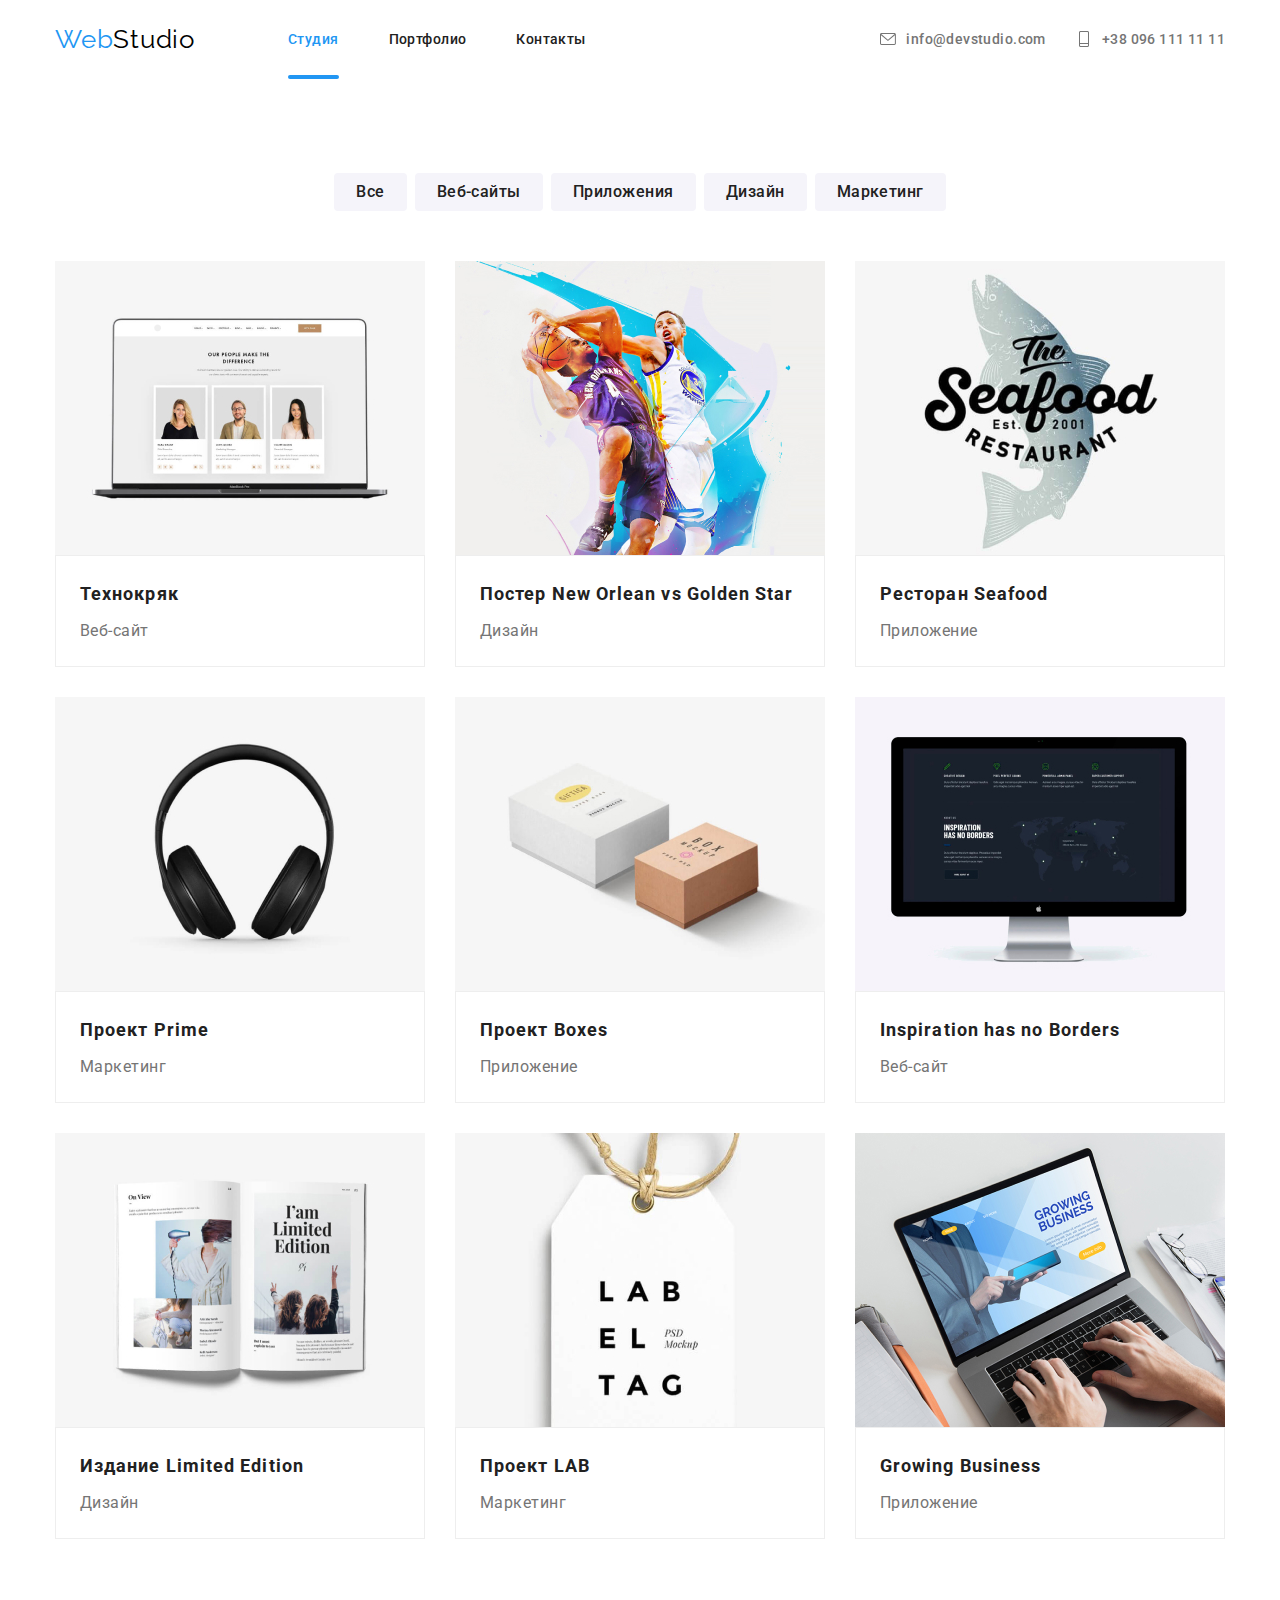
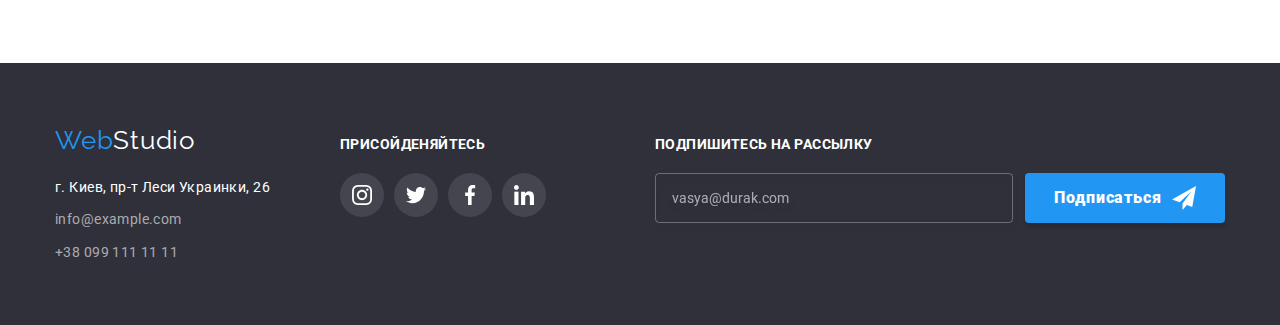
==== portfolio.html @ 5d151e7c "GoIT HW #8 - Adaptive design - [ - Begining - ]" ====
<!DOCTYPE html>
<html lang="ru">
  <head>
    <meta charset="UTF-8" />
    <meta name="viewport" content="width=device-width, initial-scale=1.0" />
    <title>GoIT HW #8 - Adaptive design -> Portfolio Page</title>
    <link rel="stylesheet" href="./css/porftolio.min.css" />
  </head>

  <body>
<!-- Шапка сайта -->
<header class="header">
  <div class="header-container container">
    <nav class="site-nav">
      <a href="./index.html" lang="en" class="site-nav__logo">
        <span class="logo-accent">Web</span>Studio
      </a>
      <ul class="site-nav__list list">
        <li class="site-nav__item"><a href="./index.html" class="site-nav__link site-nav__link--current">Студия</a></li>
        <li class="site-nav__item"><a href="./portfolio.html" class="site-nav__link">Портфолио</a></li>
        <li class="site-nav__item"><a href="" class="site-nav__link">Контакты</a></li>
      </ul>
    </nav>

    <ul class="header-contacts list">
      <li class="header-contacts__item">
        <a href="mailto:info@devstudio.com" class="header-contacts__link">
          <svg width="16" height="16" class="header-contacts__icon icon-email">
            <use href="./images/icons.svg#envelope"></use>
          </svg>
          info@devstudio.com
        </a>
      </li>
      <li class="header-contacts__item">
        <a href="tel:+380961111111" class="header-contacts__link">
          <svg width="16" height="16" class="header-contacts__icon icon-phone">
            <use href="./images/icons.svg#phone"></use>
          </svg>
          +38 096 111 11 11</a>
      </li>
    </ul>
  </div>
</header>

    <!-- Тело main  -->
    <main class="main-body">
      <section class="section portfolio-filter">
        <h1 class="visually-hidden">Портфолио</h1>

        <div class="container">
          <form class="filter-list">
            <input
              type="radio"
              class="filter-list__category visually-hidden"
              name="category"
              id="all"
            />
            <label class="filter-list__label" for="all">Все</label>
            <input
              type="radio"
              class="filter-list__category visually-hidden"
              name="category"
              id="web-sites"
            />
            <label class="filter-list__label" for="web-sites">
              Веб-сайты
            </label>
            <input
              type="radio"
              class="filter-list__category visually-hidden"
              name="category"
              id="app"
            />
            <label class="filter-list__label" for="app"> Приложения </label>
            <input
              type="radio"
              class="filter-list__category visually-hidden"
              name="category"
              id="design"
            />
            <label class="filter-list__label" for="design"> Дизайн </label>
            <input
              type="radio"
              class="filter-list__category visually-hidden"
              name="category"
              id="marketing"
            />
            <label class="filter-list__label" for="marketing">
              Маркетинг
            </label>
          </form>
        </div>
      </section>

      <section class="section portfolio">
        <div class="container">
          <ul class="portfolio-list list">
            <li class="item">
              <div class="card">
                <a href="" class="link"
                  ><div class="card-thumb">
                    <img
                      src="./images/portfolio1.jpg"
                      width="370"
                      alt="Веб-сайт технокряк"
                    />
                    <p class="card-description">
                      Технокряк это современная площадка распространения
                      коронавируса. Компании используют эту платформу для
                      цифрового шпионажа и атак на защищённые сервера
                      конкурентов.
                    </p>
                  </div>

                  <div class="card-content">
                    <h2 class="title">Технокряк</h2>
                    <p class="text">Веб-сайт</p>
                  </div>
                </a>
              </div>
            </li>
            <li class="item">
              <div class="card">
                <a href="" class="link"
                  ><div class="card-thumb">
                    <img
                      src="./images/portfolio2.jpg"
                      width="370"
                      alt="Постер New Orlean vs Golden Star"
                    />
                    <p class="card-description">
                      Технокряк это современная площадка распространения
                      коронавируса. Компании используют эту платформу для
                      цифрового шпионажа и атак на защищённые сервера
                      конкурентов.
                    </p>
                  </div>

                  <div class="card-content">
                    <h2 class="title">Постер New Orlean vs Golden Star</h2>
                    <p class="text">Дизайн</p>
                  </div>
                </a>
              </div>
            </li>
            <li class="item">
              <div class="card">
                <a href="" class="link"
                  ><div class="card-thumb">
                    <img
                      src="./images/portfolio3.jpg"
                      width="370"
                      alt="Ресторан Seafood"
                    />
                    <p class="card-description">
                      Технокряк это современная площадка распространения
                      коронавируса. Компании используют эту платформу для
                      цифрового шпионажа и атак на защищённые сервера
                      конкурентов.
                    </p>
                  </div>

                  <div class="card-content">
                    <h2 class="title">Ресторан Seafood</h2>
                    <p class="text">Приложение</p>
                  </div>
                </a>
              </div>
            </li>
            <li class="item">
              <div class="card">
                <a href="" class="link">
                  <div class="card-thumb">
                    <img
                      src="./images/portfolio4.jpg"
                      width="370"
                      alt="Проект Prime"
                    />

                    <p class="card-description">
                      Технокряк это современная площадка распространения
                      коронавируса. Компании используют эту платформу для
                      цифрового шпионажа и атак на защищённые сервера
                      конкурентов.
                    </p>
                  </div>

                  <div class="card-content">
                    <h2 class="title">Проект Prime</h2>
                    <p class="text">Маркетинг</p>
                  </div>
                </a>
              </div>
            </li>
            <li class="item">
              <div class="card">
                <a href="" class="link">
                  <div class="card-thumb">
                    <img
                      src="./images/portfolio5.jpg"
                      width="370"
                      alt="Проект Boxes"
                    />
                    <p class="card-description">
                      Технокряк это современная площадка распространения
                      коронавируса. Компании используют эту платформу для
                      цифрового шпионажа и атак на защищённые сервера
                      конкурентов.
                    </p>
                  </div>

                  <div class="card-content">
                    <h2 class="title">Проект Boxes</h2>
                    <p class="text">Приложение</p>
                  </div>
                </a>
              </div>
            </li>
            <li class="item">
              <div class="card">
                <a href="" class="link">
                  <div class="card-thumb">
                    <img
                      src="./images/portfolio6.jpg"
                      width="370"
                      alt="Inspiration has no Borders"
                    />
                    <p class="card-description">
                      Технокряк это современная площадка распространения
                      коронавируса. Компании используют эту платформу для
                      цифрового шпионажа и атак на защищённые сервера
                      конкурентов.
                    </p>
                  </div>

                  <div class="card-content">
                    <h2 class="title">Inspiration has no Borders</h2>
                    <p class="text">Веб-сайт</p>
                  </div>
                </a>
              </div>
            </li>
            <li class="item">
              <div class="card">
                <a href="" class="link">
                  <div class="card-thumb">
                    <img
                      src="./images/portfolio7.jpg"
                      width="370"
                      alt="Издание Limited Edition"
                    />
                    <p class="card-description">
                      Технокряк это современная площадка распространения
                      коронавируса. Компании используют эту платформу для
                      цифрового шпионажа и атак на защищённые сервера
                      конкурентов.
                    </p>
                  </div>

                  <div class="card-content">
                    <h2 class="title">Издание Limited Edition</h2>
                    <p class="text">Дизайн</p>
                  </div>
                </a>
              </div>
            </li>
            <li class="item">
              <div class="card">
                <a href="" class="link">
                  <div class="card-thumb">
                    <img
                      src="./images/portfolio8.jpg"
                      width="370"
                      alt="Проект LAB"
                    />
                    <p class="card-description">
                      Технокряк это современная площадка распространения
                      коронавируса. Компании используют эту платформу для
                      цифрового шпионажа и атак на защищённые сервера
                      конкурентов.
                    </p>
                  </div>
                  <div class="card-content">
                    <h2 class="title">Проект LAB</h2>
                    <p class="text">Маркетинг</p>
                  </div>
                </a>
              </div>
            </li>
            <li class="item">
              <div class="card">
                <a href="" class="link">
                  <div class="card-thumb">
                    <img
                      src="./images/portfolio9.jpg"
                      width="370"
                      alt="Growing Business"
                      class="img"
                    />
                    <p class="card-description">
                      Технокряк это современная площадка распространения
                      коронавируса. Компании используют эту платформу для
                      цифрового шпионажа и атак на защищённые сервера
                      конкурентов.
                    </p>
                  </div>

                  <div class="card-content">
                    <h2 class="title">Growing Business</h2>
                    <p class="text">Приложение</p>
                  </div>
                </a>
              </div>
            </li>
          </ul>
        </div>
      </section>
    </main>

  <!-- Подвал сайта (Footer) -->
  
  <footer class="footer">
    <div class="container footer__container">
      <div class="footer-contacts">
        <a href="./index.html" lang="en" class="logo footer-contacts__logo">
          <span class="logo-accent">Web</span>Studio
        </a>
        <address class="footer-contacts__list">
          <a href="https://goo.gl/maps/jDe5EnL38nqXM14u8" class="footer-contacts__link footer-contacts__link--address"
            target="_blank">
            г. Киев, пр-т Леси Украинки, 26
          </a>
          <a href="mailto:info@example.com" class="footer-contacts__link">
            info@example.com
          </a>
  
          <a href="tel:+380991111111" class="footer-contacts__link"> +38 099 111 11 11 </a>
        </address>
      </div>
      <div class="footer-social">
        <p class="footer__title">Присойденяйтесь</p>
        <div class="footer-social__list">
          <a href="https://instagram.com" target="_blank" aria-label="Ссылка на Instagram" class="footer-social__icon">
            <svg width="20" height="20">
              <use href="./images/icons.svg#icon-instagram"></use>
            </svg>
          </a>
          <a href="https://twitter.com" target="_blank" aria-label="Ссылка на Twitter" class="footer-social__icon">
            <svg width="20" height="20">
              <use href="./images/icons.svg#icon-twitter"></use>
            </svg>
          </a>
          <a href="https://fb.com" target="_blank" aria-label="Ссылка на Facebook" class="footer-social__icon">
            <svg width="20" height="20">
              <use href="./images/icons.svg#icon-facebook"></use>
            </svg>
          </a>
          <a href="https://linkedin.com" target="_blank" aria-label="Ссылка на Linkedin" class="footer-social__icon">
            <svg width="20" height="20">
              <use href="./images/icons.svg#icon-linkedin"></use>
            </svg>
          </a>
        </div>
      </div>
  
      <div class="footer-subscribe">
        <p class="footer__title">Подпишитесь на рассылку</p>
        <form action="/" class="subscribe-form js-form">
          <input type="email" class="subscribe-form__email" name="subscribe-email" placeholder="vasya@durak.com"
            autocomplete="email" />
          <button type="submit" class="subscribe-form__submit">Подписаться</button>
        </form>
      </div>
    </div>
  </footer>

  </body>
</html>
---- css/porftolio.min.css ----
/*! modern-normalize v0.7.0 | MIT License | https://github.com/sindresorhus/modern-normalize */@import url("https://fonts.googleapis.com/css2?family=Raleway:wght@700&family=Roboto:wght@400;500;700&display=swap");*,::after,::before{-webkit-box-sizing:border-box;box-sizing:border-box}:root{-moz-tab-size:4;-o-tab-size:4;tab-size:4}html{line-height:1.15;-webkit-text-size-adjust:100%}body{margin:0}body{font-family:system-ui,-apple-system,'Segoe UI',Roboto,Helvetica,Arial,sans-serif,'Apple Color Emoji','Segoe UI Emoji'}hr{height:0}abbr[title]{-webkit-text-decoration:underline dotted;text-decoration:underline dotted}b,strong{font-weight:bolder}code,kbd,pre,samp{font-family:ui-monospace,SFMono-Regular,Consolas,'Liberation Mono',Menlo,monospace;font-size:1em}small{font-size:80%}sub,sup{font-size:75%;line-height:0;position:relative;vertical-align:baseline}sub{bottom:-.25em}sup{top:-.5em}button,input,optgroup,select,textarea{font-family:inherit;font-size:100%;line-height:1.15;margin:0}button,select{text-transform:none}[type=button],[type=reset],[type=submit],button{-webkit-appearance:button}[type=button]::-moz-focus-inner,[type=reset]::-moz-focus-inner,[type=submit]::-moz-focus-inner,button::-moz-focus-inner{border-style:none;padding:0}[type=button]:-moz-focusring,[type=reset]:-moz-focusring,[type=submit]:-moz-focusring,button:-moz-focusring{outline:1px dotted ButtonText}legend{padding:0}progress{vertical-align:baseline}[type=number]::-webkit-inner-spin-button,[type=number]::-webkit-outer-spin-button{height:auto}[type=search]{-webkit-appearance:textfield;outline-offset:-2px}[type=search]::-webkit-search-decoration{-webkit-appearance:none}::-webkit-file-upload-button{-webkit-appearance:button;font:inherit}summary{display:list-item}html{-webkit-box-sizing:border-box;box-sizing:border-box}*,*::after,*::before{-webkit-box-sizing:inherit;box-sizing:inherit}body{background-color:#fff;color:#757575;letter-spacing:0.03em;font-family:"Roboto",sans-serif;font-weight:400;font-size:14px;line-height:1.71}.container{margin-left:auto;margin-right:auto;padding-right:15px;padding-left:15px;width:1200px}.centred{text-align:center}.visually-hidden{position:absolute;width:1px;height:1px;margin:-1px;padding:0;overflow:hidden;border:0;clip:rect(0 0 0 0)}.list{list-style:none;margin:0;padding:0}.img{display:block}.section-title{margin-top:0;margin-bottom:0;color:#212121;font-weight:700;font-size:36px;line-height:1.17;text-align:center;letter-spacing:0.03em;margin-bottom:50px}.site-nav__logo,.footer-contacts__logo{text-decoration:none;font-family:"Raleway",sans-serif;font-weight:400;font-size:26px;line-height:1.19;letter-spacing:0.03em}.header-container{display:-webkit-box;display:-ms-flexbox;display:flex;-webkit-box-align:center;-ms-flex-align:center;align-items:center}.site-nav__logo{margin-right:93px;padding:24px 0;color:#000}.logo-accent{color:#2196f3}.site-nav{display:-webkit-box;display:-ms-flexbox;display:flex;-webkit-box-align:center;-ms-flex-align:center;align-items:center}.site-nav__list{display:-webkit-box;display:-ms-flexbox;display:flex}.site-nav__item{margin-right:50px}.site-nav__link{position:relative;padding:32px 0;color:#212121;text-decoration:none;font-weight:500;font-size:14px;line-height:1.14px;-webkit-transition:color 250ms cubic-bezier(0.4, 0, 0.2, 1);transition:color 250ms cubic-bezier(0.4, 0, 0.2, 1)}.site-nav__link:hover,.site-nav__link:focus{color:#2196f3}.site-nav__link--current{color:#2196f3}.site-nav__link--current::after{content:'';position:absolute;bottom:0;left:0;width:100%;height:4px;background:#2196f3;border-radius:2px}.header-contacts{display:-webkit-box;display:-ms-flexbox;display:flex;-webkit-box-align:center;-ms-flex-align:center;align-items:center;margin-right:0;margin-left:auto}.header-contacts__link{display:-webkit-box;display:-ms-flexbox;display:flex;-webkit-box-align:center;-ms-flex-align:center;align-items:center;text-decoration:none;color:#757575;font-weight:500;font-size:14px;line-height:1.14px;-webkit-transition:color 250ms cubic-bezier(0.4, 0, 0.2, 1);transition:color 250ms cubic-bezier(0.4, 0, 0.2, 1)}.header-contacts__link:hover,.header-contacts__link:focus{color:#2196f3}.header-contacts__item:not(:last-child){margin-right:30px}.header-contacts__icon{display:inline-block;margin-right:10px;fill:currentColor}.footer{padding:60px 0;background-color:#2f303a}.footer__container{display:-webkit-box;display:-ms-flexbox;display:flex;-webkit-box-align:baseline;-ms-flex-align:baseline;align-items:baseline}.footer__title{margin-bottom:20px;color:#fff;font-weight:700;font-size:14px;line-height:1.14;letter-spacing:0.03em;text-transform:uppercase}.footer-contacts{margin-right:70px}.footer-contacts__logo{display:block;color:#fff;margin-bottom:20px}.footer-contacts__list{display:-webkit-box;display:-ms-flexbox;display:flex;-webkit-box-orient:vertical;-webkit-box-direction:normal;-ms-flex-direction:column;flex-direction:column;font-style:normal}.footer-contacts__link{text-decoration:none;color:#757575;font-weight:500;font-size:14px;line-height:1.14px}.footer-contacts__link{display:block}.footer-contacts__link{color:rgba(255,255,255,0.6);font-weight:400;line-height:1.71}.footer-contacts__link:not(:last-child){margin-bottom:9px}.footer-contacts__link--address{text-decoration:none;color:#fff}.footer-social{margin-right:70px}.footer-social__list{display:-webkit-box;display:-ms-flexbox;display:flex;-webkit-box-pack:center;-ms-flex-pack:center;justify-content:center;-webkit-box-align:center;-ms-flex-align:center;align-items:center}.footer-social__icon{display:-webkit-inline-box;display:-ms-inline-flexbox;display:inline-flex;-webkit-box-pack:center;-ms-flex-pack:center;justify-content:center;-webkit-box-align:center;-ms-flex-align:center;align-items:center;width:44px;height:44px;border-radius:50%;background-color:rgba(255,255,255,0.1);fill:#fff;-webkit-transition:750ms cubic-bezier(0.4, 0, 0.2, 1);transition:750ms cubic-bezier(0.4, 0, 0.2, 1)}.footer-social__icon:not(:last-child){margin-right:10px}.footer-social__icon:hover{background-color:#2196f3}.footer-subscribe{margin-left:auto;margin-right:0}.subscribe-form{display:-webkit-box;display:-ms-flexbox;display:flex}.subscribe-form__email{color:#fff;font-weight:normal;padding:15px 16px;margin-right:12px;width:358px;height:50px;border:1px solid rgba(255,255,255,0.3);-webkit-box-sizing:border-box;box-sizing:border-box;-webkit-filter:drop-shadow(0px 4px 4px rgba(0,0,0,0.15));filter:drop-shadow(0px 4px 4px rgba(0,0,0,0.15));border-radius:4px;background-color:transparent}.subscribe-form__email::-webkit-input-placeholder{color:rgba(255,255,255,0.6)}.subscribe-form__email:-ms-input-placeholder{color:rgba(255,255,255,0.6)}.subscribe-form__email::-ms-input-placeholder{color:rgba(255,255,255,0.6)}.subscribe-form__email::placeholder{color:rgba(255,255,255,0.6)}.subscribe-form__submit{display:-webkit-box;display:-ms-flexbox;display:flex;-webkit-box-pack:center;-ms-flex-pack:center;justify-content:center;-webkit-box-align:center;-ms-flex-align:center;align-items:center;min-width:200px;padding:10px 0;color:#fff;background-color:#2196f3;border:0px transparent solid;-webkit-box-shadow:0px 4px 4px rgba(0,0,0,0.15);box-shadow:0px 4px 4px rgba(0,0,0,0.15);border-radius:4px;font-style:normal;font-weight:900;font-size:16px;line-height:1.87;letter-spacing:0.06em}.subscribe-form__submit::after{content:'';margin-left:10px;width:24px;height:24px;background-image:url(../images/icon-send.svg);background-repeat:no-repeat;background-size:contain}.portfolio-filter{padding-top:94px;padding-bottom:50px}.filter-list{display:-webkit-box;display:-ms-flexbox;display:flex;-webkit-box-pack:center;-ms-flex-pack:center;justify-content:center}.filter-list__label{padding:6px 22px;font-weight:500;font-size:16px;line-height:1.62;text-align:center;letter-spacing:0.03em;background-color:#f5f4fa;color:#212121;border:0px;border-radius:4px;-webkit-transition:250ms cubic-bezier(0.4, 0, 0.2, 1);transition:250ms cubic-bezier(0.4, 0, 0.2, 1)}.filter-list__label:hover,.filter-list__label:focus{background-color:#2196f3;color:#fff;border:0px;cursor:pointer;-webkit-box-shadow:0px 3px 1px rgba(0,0,0,0.1),0px 1px 2px rgba(0,0,0,0.08),0px 2px 2px rgba(0,0,0,0.12);box-shadow:0px 3px 1px rgba(0,0,0,0.1),0px 1px 2px rgba(0,0,0,0.08),0px 2px 2px rgba(0,0,0,0.12)}.filter-list__label:not(:last-child){margin-right:8px}.filter-list__category:checked+.filter-list__label{background-color:#2196f3;color:#fff}.section.portfolio{padding-bottom:94px}.portfolio-list{display:-webkit-box;display:-ms-flexbox;display:flex;-ms-flex-wrap:wrap;flex-wrap:wrap}.portfolio-list .item{width:370px;margin-right:30px}.portfolio-list .item:nth-child(3n){margin-right:0}.card{margin-bottom:30px}.card img,.card a{display:block}.card .link{text-decoration:none;color:inherit}.card .link:hover,.card .link:focus{-webkit-box-shadow:0px 1px 1px rgba(0,0,0,0.12),0px 4px 4px rgba(0,0,0,0.06),1px 4px 6px rgba(0,0,0,0.16);box-shadow:0px 1px 1px rgba(0,0,0,0.12),0px 4px 4px rgba(0,0,0,0.06),1px 4px 6px rgba(0,0,0,0.16)}.card .link:hover .card-description{-webkit-transform:translateY(0%);transform:translateY(0%)}.card-thumb{position:relative;overflow:hidden}.card-description{position:absolute;width:100%;height:100%;bottom:0;left:0;padding:63px 24px;margin:0;background-color:rgba(33,150,243,0.9);font-size:18px;font-weight:400;line-height:1.56;letter-spacing:0.03em;color:#fff;-webkit-transform:translateY(100%);transform:translateY(100%);-webkit-transition:250ms cubic-bezier(0.4, 0, 0.2, 1);transition:250ms cubic-bezier(0.4, 0, 0.2, 1)}.card-content{padding:20px 24px;border:1px solid #eeeeee}.card-content .title{margin-top:0;margin-bottom:4px;font-weight:700;font-size:18px;line-height:2;letter-spacing:0.06em;color:#212121}.card-content .text{margin:0;font-weight:400;font-size:16px;line-height:1.87;letter-spacing:0.03em}
/*# sourceMappingURL=porftolio.min.css.map */
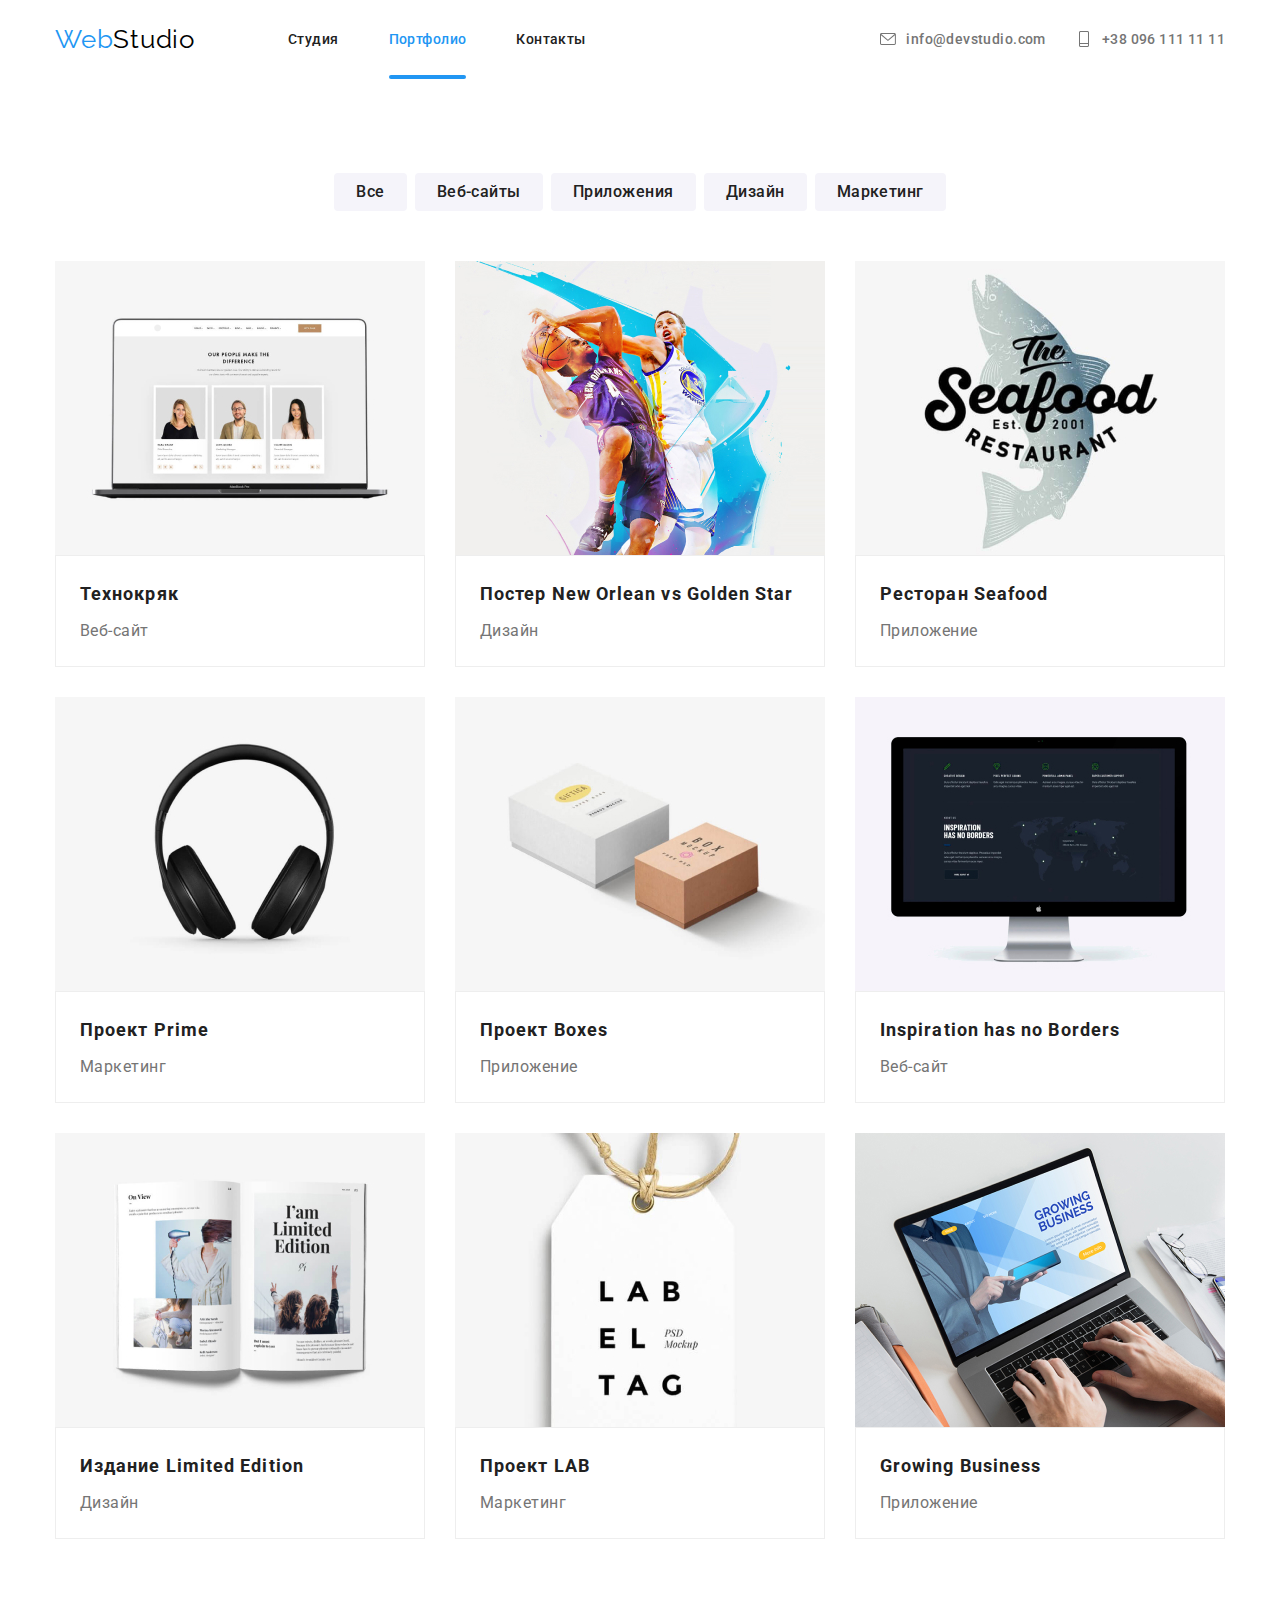
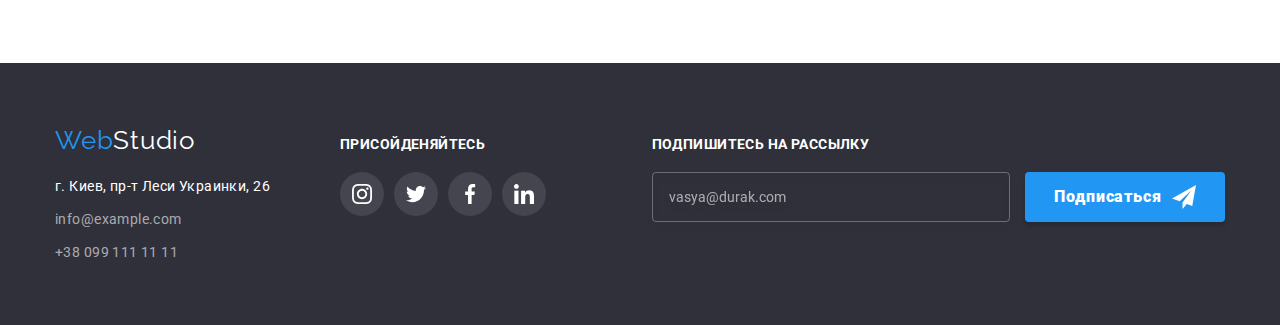
==== commit 38fa3bf1: "GoIT Homework #8 -finished" ====
--- a/portfolio.html
+++ b/portfolio.html
@@ -9,36 +9,57 @@
 
   <body>
 <!-- Шапка сайта -->
+
 <header class="header">
   <div class="header-container container">
     <nav class="site-nav">
-      <a href="./index.html" lang="en" class="site-nav__logo">
+      <a href="./index.html" lang="en" class="header__logo">
         <span class="logo-accent">Web</span>Studio
       </a>
-      <ul class="site-nav__list list">
-        <li class="site-nav__item"><a href="./index.html" class="site-nav__link site-nav__link--current">Студия</a></li>
-        <li class="site-nav__item"><a href="./portfolio.html" class="site-nav__link">Портфолио</a></li>
-        <li class="site-nav__item"><a href="" class="site-nav__link">Контакты</a></li>
-      </ul>
+
+      <button type="button" class="menu-button" aria-expanded="false" aria-controls="menu" data-menu-button>
+        <svg width="40" height="40" aria-label="Переключатель мобильного меню">
+          <use class="icon-menu" href="./images/sprite.svg#icon-burger_40px"></use>
+
+          <use class="icon-cross" href="./images/sprite.svg#icon-close_40px"></use>
+        </svg>
+      </button>
+
+      <div class="menu" data-menu>
+        <ul class="menu-nav list">
+          <li class="menu-nav__item">
+            <a href="./index.html" class="menu-nav__link">Студия</a>
+          </li>
+          <li class="menu-nav__item">
+            <a href="./portfolio.html" class="menu-nav__link  menu-nav__link--current">Портфолио</a>
+          </li>
+          <li class="menu-nav__item">
+            <a href="" class="menu-nav__link">Контакты</a>
+          </li>
+        </ul>
+
+        <ul class="menu-contacts list">
+          <li class="menu-contacts__item">
+            <a href="mailto:info@devstudio.com" class="menu-contacts__link">
+              <svg width="16" height="16" class="menu-contacts__icon icon-email">
+                <use href="./images/icons.svg#envelope"></use>
+              </svg>
+              info@devstudio.com
+            </a>
+          </li>
+          <li class="menu-contacts__item">
+            <a href="tel:+380961111111" class="menu-contacts__link">
+              <svg width="16  " height="16" class="menu-contacts__icon icon-phone">
+                <use href="./images/icons.svg#phone"></use>
+              </svg>
+              +38 096 111 11 11</a>
+          </li>
+        </ul>
+      </div>
+
     </nav>
 
-    <ul class="header-contacts list">
-      <li class="header-contacts__item">
-        <a href="mailto:info@devstudio.com" class="header-contacts__link">
-          <svg width="16" height="16" class="header-contacts__icon icon-email">
-            <use href="./images/icons.svg#envelope"></use>
-          </svg>
-          info@devstudio.com
-        </a>
-      </li>
-      <li class="header-contacts__item">
-        <a href="tel:+380961111111" class="header-contacts__link">
-          <svg width="16" height="16" class="header-contacts__icon icon-phone">
-            <use href="./images/icons.svg#phone"></use>
-          </svg>
-          +38 096 111 11 11</a>
-      </li>
-    </ul>
+
   </div>
 </header>
 
@@ -373,6 +394,6 @@
       </div>
     </div>
   </footer>
-
+  <script src="./js/menu.js"></script>
   </body>
 </html>
--- a/css/porftolio.min.css
+++ b/css/porftolio.min.css
@@ -1,2 +1,2 @@
-/*! modern-normalize v0.7.0 | MIT License | https://github.com/sindresorhus/modern-normalize */@import url("https://fonts.googleapis.com/css2?family=Raleway:wght@700&family=Roboto:wght@400;500;700&display=swap");*,::after,::before{-webkit-box-sizing:border-box;box-sizing:border-box}:root{-moz-tab-size:4;-o-tab-size:4;tab-size:4}html{line-height:1.15;-webkit-text-size-adjust:100%}body{margin:0}body{font-family:system-ui,-apple-system,'Segoe UI',Roboto,Helvetica,Arial,sans-serif,'Apple Color Emoji','Segoe UI Emoji'}hr{height:0}abbr[title]{-webkit-text-decoration:underline dotted;text-decoration:underline dotted}b,strong{font-weight:bolder}code,kbd,pre,samp{font-family:ui-monospace,SFMono-Regular,Consolas,'Liberation Mono',Menlo,monospace;font-size:1em}small{font-size:80%}sub,sup{font-size:75%;line-height:0;position:relative;vertical-align:baseline}sub{bottom:-.25em}sup{top:-.5em}button,input,optgroup,select,textarea{font-family:inherit;font-size:100%;line-height:1.15;margin:0}button,select{text-transform:none}[type=button],[type=reset],[type=submit],button{-webkit-appearance:button}[type=button]::-moz-focus-inner,[type=reset]::-moz-focus-inner,[type=submit]::-moz-focus-inner,button::-moz-focus-inner{border-style:none;padding:0}[type=button]:-moz-focusring,[type=reset]:-moz-focusring,[type=submit]:-moz-focusring,button:-moz-focusring{outline:1px dotted ButtonText}legend{padding:0}progress{vertical-align:baseline}[type=number]::-webkit-inner-spin-button,[type=number]::-webkit-outer-spin-button{height:auto}[type=search]{-webkit-appearance:textfield;outline-offset:-2px}[type=search]::-webkit-search-decoration{-webkit-appearance:none}::-webkit-file-upload-button{-webkit-appearance:button;font:inherit}summary{display:list-item}html{-webkit-box-sizing:border-box;box-sizing:border-box}*,*::after,*::before{-webkit-box-sizing:inherit;box-sizing:inherit}body{background-color:#fff;color:#757575;letter-spacing:0.03em;font-family:"Roboto",sans-serif;font-weight:400;font-size:14px;line-height:1.71}.container{margin-left:auto;margin-right:auto;padding-right:15px;padding-left:15px;width:1200px}.centred{text-align:center}.visually-hidden{position:absolute;width:1px;height:1px;margin:-1px;padding:0;overflow:hidden;border:0;clip:rect(0 0 0 0)}.list{list-style:none;margin:0;padding:0}.img{display:block}.section-title{margin-top:0;margin-bottom:0;color:#212121;font-weight:700;font-size:36px;line-height:1.17;text-align:center;letter-spacing:0.03em;margin-bottom:50px}.site-nav__logo,.footer-contacts__logo{text-decoration:none;font-family:"Raleway",sans-serif;font-weight:400;font-size:26px;line-height:1.19;letter-spacing:0.03em}.header-container{display:-webkit-box;display:-ms-flexbox;display:flex;-webkit-box-align:center;-ms-flex-align:center;align-items:center}.site-nav__logo{margin-right:93px;padding:24px 0;color:#000}.logo-accent{color:#2196f3}.site-nav{display:-webkit-box;display:-ms-flexbox;display:flex;-webkit-box-align:center;-ms-flex-align:center;align-items:center}.site-nav__list{display:-webkit-box;display:-ms-flexbox;display:flex}.site-nav__item{margin-right:50px}.site-nav__link{position:relative;padding:32px 0;color:#212121;text-decoration:none;font-weight:500;font-size:14px;line-height:1.14px;-webkit-transition:color 250ms cubic-bezier(0.4, 0, 0.2, 1);transition:color 250ms cubic-bezier(0.4, 0, 0.2, 1)}.site-nav__link:hover,.site-nav__link:focus{color:#2196f3}.site-nav__link--current{color:#2196f3}.site-nav__link--current::after{content:'';position:absolute;bottom:0;left:0;width:100%;height:4px;background:#2196f3;border-radius:2px}.header-contacts{display:-webkit-box;display:-ms-flexbox;display:flex;-webkit-box-align:center;-ms-flex-align:center;align-items:center;margin-right:0;margin-left:auto}.header-contacts__link{display:-webkit-box;display:-ms-flexbox;display:flex;-webkit-box-align:center;-ms-flex-align:center;align-items:center;text-decoration:none;color:#757575;font-weight:500;font-size:14px;line-height:1.14px;-webkit-transition:color 250ms cubic-bezier(0.4, 0, 0.2, 1);transition:color 250ms cubic-bezier(0.4, 0, 0.2, 1)}.header-contacts__link:hover,.header-contacts__link:focus{color:#2196f3}.header-contacts__item:not(:last-child){margin-right:30px}.header-contacts__icon{display:inline-block;margin-right:10px;fill:currentColor}.footer{padding:60px 0;background-color:#2f303a}.footer__container{display:-webkit-box;display:-ms-flexbox;display:flex;-webkit-box-align:baseline;-ms-flex-align:baseline;align-items:baseline}.footer__title{margin-bottom:20px;color:#fff;font-weight:700;font-size:14px;line-height:1.14;letter-spacing:0.03em;text-transform:uppercase}.footer-contacts{margin-right:70px}.footer-contacts__logo{display:block;color:#fff;margin-bottom:20px}.footer-contacts__list{display:-webkit-box;display:-ms-flexbox;display:flex;-webkit-box-orient:vertical;-webkit-box-direction:normal;-ms-flex-direction:column;flex-direction:column;font-style:normal}.footer-contacts__link{text-decoration:none;color:#757575;font-weight:500;font-size:14px;line-height:1.14px}.footer-contacts__link{display:block}.footer-contacts__link{color:rgba(255,255,255,0.6);font-weight:400;line-height:1.71}.footer-contacts__link:not(:last-child){margin-bottom:9px}.footer-contacts__link--address{text-decoration:none;color:#fff}.footer-social{margin-right:70px}.footer-social__list{display:-webkit-box;display:-ms-flexbox;display:flex;-webkit-box-pack:center;-ms-flex-pack:center;justify-content:center;-webkit-box-align:center;-ms-flex-align:center;align-items:center}.footer-social__icon{display:-webkit-inline-box;display:-ms-inline-flexbox;display:inline-flex;-webkit-box-pack:center;-ms-flex-pack:center;justify-content:center;-webkit-box-align:center;-ms-flex-align:center;align-items:center;width:44px;height:44px;border-radius:50%;background-color:rgba(255,255,255,0.1);fill:#fff;-webkit-transition:750ms cubic-bezier(0.4, 0, 0.2, 1);transition:750ms cubic-bezier(0.4, 0, 0.2, 1)}.footer-social__icon:not(:last-child){margin-right:10px}.footer-social__icon:hover{background-color:#2196f3}.footer-subscribe{margin-left:auto;margin-right:0}.subscribe-form{display:-webkit-box;display:-ms-flexbox;display:flex}.subscribe-form__email{color:#fff;font-weight:normal;padding:15px 16px;margin-right:12px;width:358px;height:50px;border:1px solid rgba(255,255,255,0.3);-webkit-box-sizing:border-box;box-sizing:border-box;-webkit-filter:drop-shadow(0px 4px 4px rgba(0,0,0,0.15));filter:drop-shadow(0px 4px 4px rgba(0,0,0,0.15));border-radius:4px;background-color:transparent}.subscribe-form__email::-webkit-input-placeholder{color:rgba(255,255,255,0.6)}.subscribe-form__email:-ms-input-placeholder{color:rgba(255,255,255,0.6)}.subscribe-form__email::-ms-input-placeholder{color:rgba(255,255,255,0.6)}.subscribe-form__email::placeholder{color:rgba(255,255,255,0.6)}.subscribe-form__submit{display:-webkit-box;display:-ms-flexbox;display:flex;-webkit-box-pack:center;-ms-flex-pack:center;justify-content:center;-webkit-box-align:center;-ms-flex-align:center;align-items:center;min-width:200px;padding:10px 0;color:#fff;background-color:#2196f3;border:0px transparent solid;-webkit-box-shadow:0px 4px 4px rgba(0,0,0,0.15);box-shadow:0px 4px 4px rgba(0,0,0,0.15);border-radius:4px;font-style:normal;font-weight:900;font-size:16px;line-height:1.87;letter-spacing:0.06em}.subscribe-form__submit::after{content:'';margin-left:10px;width:24px;height:24px;background-image:url(../images/icon-send.svg);background-repeat:no-repeat;background-size:contain}.portfolio-filter{padding-top:94px;padding-bottom:50px}.filter-list{display:-webkit-box;display:-ms-flexbox;display:flex;-webkit-box-pack:center;-ms-flex-pack:center;justify-content:center}.filter-list__label{padding:6px 22px;font-weight:500;font-size:16px;line-height:1.62;text-align:center;letter-spacing:0.03em;background-color:#f5f4fa;color:#212121;border:0px;border-radius:4px;-webkit-transition:250ms cubic-bezier(0.4, 0, 0.2, 1);transition:250ms cubic-bezier(0.4, 0, 0.2, 1)}.filter-list__label:hover,.filter-list__label:focus{background-color:#2196f3;color:#fff;border:0px;cursor:pointer;-webkit-box-shadow:0px 3px 1px rgba(0,0,0,0.1),0px 1px 2px rgba(0,0,0,0.08),0px 2px 2px rgba(0,0,0,0.12);box-shadow:0px 3px 1px rgba(0,0,0,0.1),0px 1px 2px rgba(0,0,0,0.08),0px 2px 2px rgba(0,0,0,0.12)}.filter-list__label:not(:last-child){margin-right:8px}.filter-list__category:checked+.filter-list__label{background-color:#2196f3;color:#fff}.section.portfolio{padding-bottom:94px}.portfolio-list{display:-webkit-box;display:-ms-flexbox;display:flex;-ms-flex-wrap:wrap;flex-wrap:wrap}.portfolio-list .item{width:370px;margin-right:30px}.portfolio-list .item:nth-child(3n){margin-right:0}.card{margin-bottom:30px}.card img,.card a{display:block}.card .link{text-decoration:none;color:inherit}.card .link:hover,.card .link:focus{-webkit-box-shadow:0px 1px 1px rgba(0,0,0,0.12),0px 4px 4px rgba(0,0,0,0.06),1px 4px 6px rgba(0,0,0,0.16);box-shadow:0px 1px 1px rgba(0,0,0,0.12),0px 4px 4px rgba(0,0,0,0.06),1px 4px 6px rgba(0,0,0,0.16)}.card .link:hover .card-description{-webkit-transform:translateY(0%);transform:translateY(0%)}.card-thumb{position:relative;overflow:hidden}.card-description{position:absolute;width:100%;height:100%;bottom:0;left:0;padding:63px 24px;margin:0;background-color:rgba(33,150,243,0.9);font-size:18px;font-weight:400;line-height:1.56;letter-spacing:0.03em;color:#fff;-webkit-transform:translateY(100%);transform:translateY(100%);-webkit-transition:250ms cubic-bezier(0.4, 0, 0.2, 1);transition:250ms cubic-bezier(0.4, 0, 0.2, 1)}.card-content{padding:20px 24px;border:1px solid #eeeeee}.card-content .title{margin-top:0;margin-bottom:4px;font-weight:700;font-size:18px;line-height:2;letter-spacing:0.06em;color:#212121}.card-content .text{margin:0;font-weight:400;font-size:16px;line-height:1.87;letter-spacing:0.03em}
+/*! modern-normalize v0.7.0 | MIT License | https://github.com/sindresorhus/modern-normalize */@import url("https://fonts.googleapis.com/css2?family=Raleway:wght@700&family=Roboto:wght@400;500;700&display=swap");*,::after,::before{-webkit-box-sizing:border-box;box-sizing:border-box}:root{-moz-tab-size:4;-o-tab-size:4;tab-size:4}html{line-height:1.15;-webkit-text-size-adjust:100%}body{margin:0}body{font-family:system-ui,-apple-system,'Segoe UI',Roboto,Helvetica,Arial,sans-serif,'Apple Color Emoji','Segoe UI Emoji'}hr{height:0}abbr[title]{-webkit-text-decoration:underline dotted;text-decoration:underline dotted}b,strong{font-weight:bolder}code,kbd,pre,samp{font-family:ui-monospace,SFMono-Regular,Consolas,'Liberation Mono',Menlo,monospace;font-size:1em}small{font-size:80%}sub,sup{font-size:75%;line-height:0;position:relative;vertical-align:baseline}sub{bottom:-.25em}sup{top:-.5em}button,input,optgroup,select,textarea{font-family:inherit;font-size:100%;line-height:1.15;margin:0}button,select{text-transform:none}[type=button],[type=reset],[type=submit],button{-webkit-appearance:button}[type=button]::-moz-focus-inner,[type=reset]::-moz-focus-inner,[type=submit]::-moz-focus-inner,button::-moz-focus-inner{border-style:none;padding:0}[type=button]:-moz-focusring,[type=reset]:-moz-focusring,[type=submit]:-moz-focusring,button:-moz-focusring{outline:1px dotted ButtonText}legend{padding:0}progress{vertical-align:baseline}[type=number]::-webkit-inner-spin-button,[type=number]::-webkit-outer-spin-button{height:auto}[type=search]{-webkit-appearance:textfield;outline-offset:-2px}[type=search]::-webkit-search-decoration{-webkit-appearance:none}::-webkit-file-upload-button{-webkit-appearance:button;font:inherit}summary{display:list-item}html{-webkit-box-sizing:border-box;box-sizing:border-box}*,*::after,*::before{-webkit-box-sizing:inherit;box-sizing:inherit}body{background-color:#fff;color:#757575;letter-spacing:0.03em;font-family:"Roboto",sans-serif;font-weight:400;font-size:14px;line-height:1.71}.container{margin-left:auto;margin-right:auto;padding-right:15px;padding-left:15px}@media screen and (min-width: 480px){.container{width:480px}}@media screen and (min-width: 768px){.container{width:768px}}@media screen and (min-width: 1200px){.container{width:1200px}}.centred{text-align:center}.visually-hidden{position:absolute;width:1px;height:1px;margin:-1px;padding:0;overflow:hidden;border:0;clip:rect(0 0 0 0)}.list{list-style:none;margin:0;padding:0}.img{display:block}.section-title{margin-top:0;margin-bottom:0;color:#212121;font-weight:700;font-size:28px;line-height:1.14;text-align:center;letter-spacing:0.03em;margin-bottom:30px}@media screen and (min-width: 1200px){.section-title{font-size:36px;line-height:1.17;margin-bottom:50px}}.header__logo,.footer-contacts__logo{text-decoration:none;font-family:"Raleway",sans-serif;font-weight:400;font-size:26px;line-height:1.19;letter-spacing:0.03em}.header{position:relative}.header-container{display:-webkit-box;display:-ms-flexbox;display:flex;-webkit-box-align:center;-ms-flex-align:center;align-items:center}.header__logo{margin-right:88px;padding:24px 0;color:#000}@media screen and (min-width: 1200px){.header__logo{margin-right:93px}}.logo-accent{color:#2196f3}.site-nav{display:-webkit-box;display:-ms-flexbox;display:flex;-webkit-box-align:center;-ms-flex-align:center;align-items:center;-webkit-box-pack:justify;-ms-flex-pack:justify;justify-content:space-between;-webkit-box-flex:1;-ms-flex-positive:1;flex-grow:1}.menu-button{display:-webkit-inline-box;display:-ms-inline-flexbox;display:inline-flex;border:none;margin:0;padding:0;background-color:transparent}@media screen and (min-width: 768px){.menu-button{display:none}}.menu-button .icon-cross{display:none}.menu-button.is-open .icon-cross{display:block}.menu-button.is-open .icon-menu{display:none}.menu-button:hover,.menu-button:focus{fill:#2196f3}.menu{z-index:100}@media screen and (max-width: 767px){.menu{display:none;position:absolute;top:100%;left:0;background-color:#fff;width:100%;text-align:center;padding:60px 0}.menu.is-open{display:block}}@media screen and (min-width: 768px){.menu{display:-webkit-box;display:-ms-flexbox;display:flex;-webkit-box-flex:1;-ms-flex-positive:1;flex-grow:1;-webkit-box-pack:justify;-ms-flex-pack:justify;justify-content:space-between}}.menu-nav{display:-webkit-box;display:-ms-flexbox;display:flex;-webkit-box-align:center;-ms-flex-align:center;align-items:center}@media screen and (max-width: 767px){.menu-nav{margin-bottom:60px;-webkit-box-orient:vertical;-webkit-box-direction:normal;-ms-flex-direction:column;flex-direction:column;-webkit-box-pack:center;-ms-flex-pack:center;justify-content:center}}@media screen and (max-width: 767px){.menu-nav__item:not(:last-child){margin-bottom:40px}}@media screen and (min-width: 768px){.menu-nav__item:not(:last-child){margin-right:50px}}.menu-nav__link{position:relative;padding:8px 0;color:#212121;text-decoration:none;font-weight:500;font-size:18px;line-height:1.16;-webkit-transition:color 250ms cubic-bezier(0.4, 0, 0.2, 1);transition:color 250ms cubic-bezier(0.4, 0, 0.2, 1)}.menu-nav__link:hover,.menu-nav__link:focus{color:#2196f3}@media screen and (min-width: 768px){.menu-nav__link{padding:32px 0;font-size:14px;line-height:1.14}}.menu-nav__link--current{color:#2196f3}.menu-nav__link--current::after{content:'';position:absolute;bottom:0;left:0;width:100%;height:4px;background:#2196f3;border-radius:2px}.menu-contacts{display:-webkit-box;display:-ms-flexbox;display:flex;-webkit-box-orient:vertical;-webkit-box-direction:normal;-ms-flex-direction:column;flex-direction:column}@media screen and (max-width: 767px){.menu-contacts{-webkit-box-align:center;-ms-flex-align:center;align-items:center}}@media screen and (min-width: 1200px){.menu-contacts{-webkit-box-align:center;-ms-flex-align:center;align-items:center;-webkit-box-orient:horizontal;-webkit-box-direction:normal;-ms-flex-direction:row;flex-direction:row}}.menu-contacts__link{display:-webkit-box;display:-ms-flexbox;display:flex;-webkit-box-align:center;-ms-flex-align:center;align-items:center;text-decoration:none;color:#757575;font-weight:500;font-size:18px;line-height:1.16;-webkit-transition:color 250ms cubic-bezier(0.4, 0, 0.2, 1);transition:color 250ms cubic-bezier(0.4, 0, 0.2, 1)}.menu-contacts__link:hover,.menu-contacts__link:focus{color:#2196f3}@media screen and (min-width: 768px){.menu-contacts__link{font-size:12px}}@media screen and (min-width: 1200px){.menu-contacts__link{font-size:14px}}@media screen and (max-width: 767px){.menu-contacts__item:not(:last-child){margin-bottom:16px}}@media screen and (min-width: 768px) and (max-width: 1199px){.menu-contacts__item:not(:last-child){margin-bottom:10px}}@media screen and (min-width: 1200px){.menu-contacts__item:not(:last-child){margin-right:30px}}.menu-contacts__icon{display:inline-block;margin-right:10px;fill:currentColor}.footer{padding:60px 0;background-color:#2f303a}.footer__container{display:-webkit-box;display:-ms-flexbox;display:flex}@media screen and (max-width: 767px){.footer__container{-webkit-box-orient:vertical;-webkit-box-direction:normal;-ms-flex-direction:column;flex-direction:column;-webkit-box-align:center;-ms-flex-align:center;align-items:center}}@media screen and (min-width: 768px){.footer__container{-ms-flex-wrap:wrap;flex-wrap:wrap;-ms-flex-pack:distribute;justify-content:space-around}}@media screen and (min-width: 1200px){.footer__container{-webkit-box-align:baseline;-ms-flex-align:baseline;align-items:baseline}}.footer__title{margin-bottom:20px;color:#fff;font-weight:700;font-size:14px;line-height:1.14;letter-spacing:0.03em;text-transform:uppercase}@media screen and (max-width: 1199px){.footer-contacts{margin-bottom:60px;text-align:center}}@media screen and (min-width: 1200px){.footer-contacts{margin-right:70px}}.footer-contacts__logo{display:block;color:#fff;margin-bottom:20px}.footer-contacts__list{display:-webkit-box;display:-ms-flexbox;display:flex;-webkit-box-orient:vertical;-webkit-box-direction:normal;-ms-flex-direction:column;flex-direction:column;font-style:normal}.footer-contacts__link{text-decoration:none;color:#757575;font-weight:500;font-size:14px;line-height:1.14px}.footer-contacts__link{display:block}.footer-contacts__link{color:rgba(255,255,255,0.6);font-weight:400;line-height:1.71}.footer-contacts__link:not(:last-child){margin-bottom:9px}.footer-contacts__link--address{text-decoration:none;color:#fff}@media screen and (max-width: 1199px){.footer-social{margin-bottom:60px;text-align:center}}@media screen and (min-width: 1200px){.footer-social{margin-right:70px}}.footer-social__list{display:-webkit-box;display:-ms-flexbox;display:flex;-webkit-box-pack:center;-ms-flex-pack:center;justify-content:center;-webkit-box-align:center;-ms-flex-align:center;align-items:center}.footer-social__icon{display:-webkit-inline-box;display:-ms-inline-flexbox;display:inline-flex;-webkit-box-pack:center;-ms-flex-pack:center;justify-content:center;-webkit-box-align:center;-ms-flex-align:center;align-items:center;width:44px;height:44px;border-radius:50%;background-color:rgba(255,255,255,0.1);fill:#fff;-webkit-transition:750ms cubic-bezier(0.4, 0, 0.2, 1);transition:750ms cubic-bezier(0.4, 0, 0.2, 1)}.footer-social__icon:not(:last-child){margin-right:10px}.footer-social__icon:hover{background-color:#2196f3}@media screen and (max-width: 1199px){.footer-subscribe{text-align:center;width:100%}}@media screen and (min-width: 1200px){.footer-subscribe{margin-left:auto;margin-right:0}}.subscribe-form__email{color:#fff;font-weight:normal;padding:15px 16px;margin-right:12px;margin-bottom:20px;height:50px;border:1px solid rgba(255,255,255,0.3);-webkit-box-sizing:border-box;box-sizing:border-box;-webkit-filter:drop-shadow(0px 4px 4px rgba(0,0,0,0.15));filter:drop-shadow(0px 4px 4px rgba(0,0,0,0.15));border-radius:4px;background-color:transparent}@media screen and (max-width: 479px){.subscribe-form__email{width:100%}}@media screen and (min-width: 480px){.subscribe-form__email{width:450px;display:block;margin-right:auto;margin-left:auto}}@media screen and (min-width: 1200px){.subscribe-form__email{display:inline-block;margin-right:12px;margin-bottom:0px;width:358px}}.subscribe-form__email::-webkit-input-placeholder{color:rgba(255,255,255,0.6)}.subscribe-form__email:-ms-input-placeholder{color:rgba(255,255,255,0.6)}.subscribe-form__email::-ms-input-placeholder{color:rgba(255,255,255,0.6)}.subscribe-form__email::placeholder{color:rgba(255,255,255,0.6)}.subscribe-form__submit{display:-webkit-inline-box;display:-ms-inline-flexbox;display:inline-flex;-webkit-box-pack:center;-ms-flex-pack:center;justify-content:center;-webkit-box-align:center;-ms-flex-align:center;align-items:center;min-width:200px;padding:10px 0;color:#fff;background-color:#2196f3;border:0px transparent solid;-webkit-box-shadow:0px 4px 4px rgba(0,0,0,0.15);box-shadow:0px 4px 4px rgba(0,0,0,0.15);border-radius:4px;font-style:normal;font-weight:900;font-size:16px;line-height:1.87;letter-spacing:0.06em}.subscribe-form__submit::after{content:'';margin-left:10px;width:24px;height:24px;background-image:url(../images/icon-send.svg);background-repeat:no-repeat;background-size:contain}.portfolio-filter{padding-top:60px;padding-bottom:30px}@media screen and (min-width: 768px){.portfolio-filter{padding-bottom:30px}}@media screen and (min-width: 1200px){.portfolio-filter{padding-top:94px;padding-bottom:50px}}.filter-list{display:-webkit-box;display:-ms-flexbox;display:flex;-ms-flex-wrap:wrap;flex-wrap:wrap}@media screen and (min-width: 768px){.filter-list{-webkit-box-pack:center;-ms-flex-pack:center;justify-content:center}}.filter-list__label{padding:6px 22px;font-weight:500;font-size:16px;line-height:1.62;text-align:center;letter-spacing:0.03em;background-color:#f5f4fa;color:#212121;border:0px;border-radius:4px;-webkit-transition:250ms cubic-bezier(0.4, 0, 0.2, 1);transition:250ms cubic-bezier(0.4, 0, 0.2, 1)}@media screen and (max-width: 768px){.filter-list__label{margin-bottom:15px}}.filter-list__label:hover,.filter-list__label:focus{background-color:#2196f3;color:#fff;border:0px;cursor:pointer;-webkit-box-shadow:0px 3px 1px rgba(0,0,0,0.1),0px 1px 2px rgba(0,0,0,0.08),0px 2px 2px rgba(0,0,0,0.12);box-shadow:0px 3px 1px rgba(0,0,0,0.1),0px 1px 2px rgba(0,0,0,0.08),0px 2px 2px rgba(0,0,0,0.12)}.filter-list__label:not(:last-child){margin-right:8px}.filter-list__category:checked+.filter-list__label{background-color:#2196f3;color:#fff}.section.portfolio{padding-bottom:94px}.portfolio-list{display:-webkit-box;display:-ms-flexbox;display:flex;-ms-flex-wrap:wrap;flex-wrap:wrap}.portfolio-list .item{width:100%}@media screen and (min-width: 768px) and (max-width: 1199px){.portfolio-list .item{width:calc((100% - 30px) / 2)}.portfolio-list .item:not(:nth-child(2n)){margin-right:30px}}@media screen and (min-width: 1200px){.portfolio-list .item{width:calc((100% - 60px) / 3)}.portfolio-list .item:not(:nth-child(3n)){margin-right:30px}}.card{margin-bottom:30px}.card img,.card a{width:100%;display:block}.card .link{text-decoration:none;color:inherit}.card .link:hover,.card .link:focus{-webkit-box-shadow:0px 1px 1px rgba(0,0,0,0.12),0px 4px 4px rgba(0,0,0,0.06),1px 4px 6px rgba(0,0,0,0.16);box-shadow:0px 1px 1px rgba(0,0,0,0.12),0px 4px 4px rgba(0,0,0,0.06),1px 4px 6px rgba(0,0,0,0.16)}.card .link:hover .card-description{-webkit-transform:translateY(0%);transform:translateY(0%)}.card-thumb{position:relative;overflow:hidden}.card-description{position:absolute;width:100%;height:100%;bottom:0;left:0;padding:63px 24px;margin:0;background-color:rgba(33,150,243,0.9);font-size:18px;font-weight:400;line-height:1.56;letter-spacing:0.03em;color:#fff;-webkit-transform:translateY(100%);transform:translateY(100%);-webkit-transition:250ms cubic-bezier(0.4, 0, 0.2, 1);transition:250ms cubic-bezier(0.4, 0, 0.2, 1)}.card-content{padding:20px 24px;border:1px solid #eeeeee}.card-content .title{margin-top:0;margin-bottom:4px;font-weight:700;font-size:18px;line-height:2;letter-spacing:0.06em;color:#212121}.card-content .text{margin:0;font-weight:400;font-size:16px;line-height:1.87;letter-spacing:0.03em}
 /*# sourceMappingURL=porftolio.min.css.map */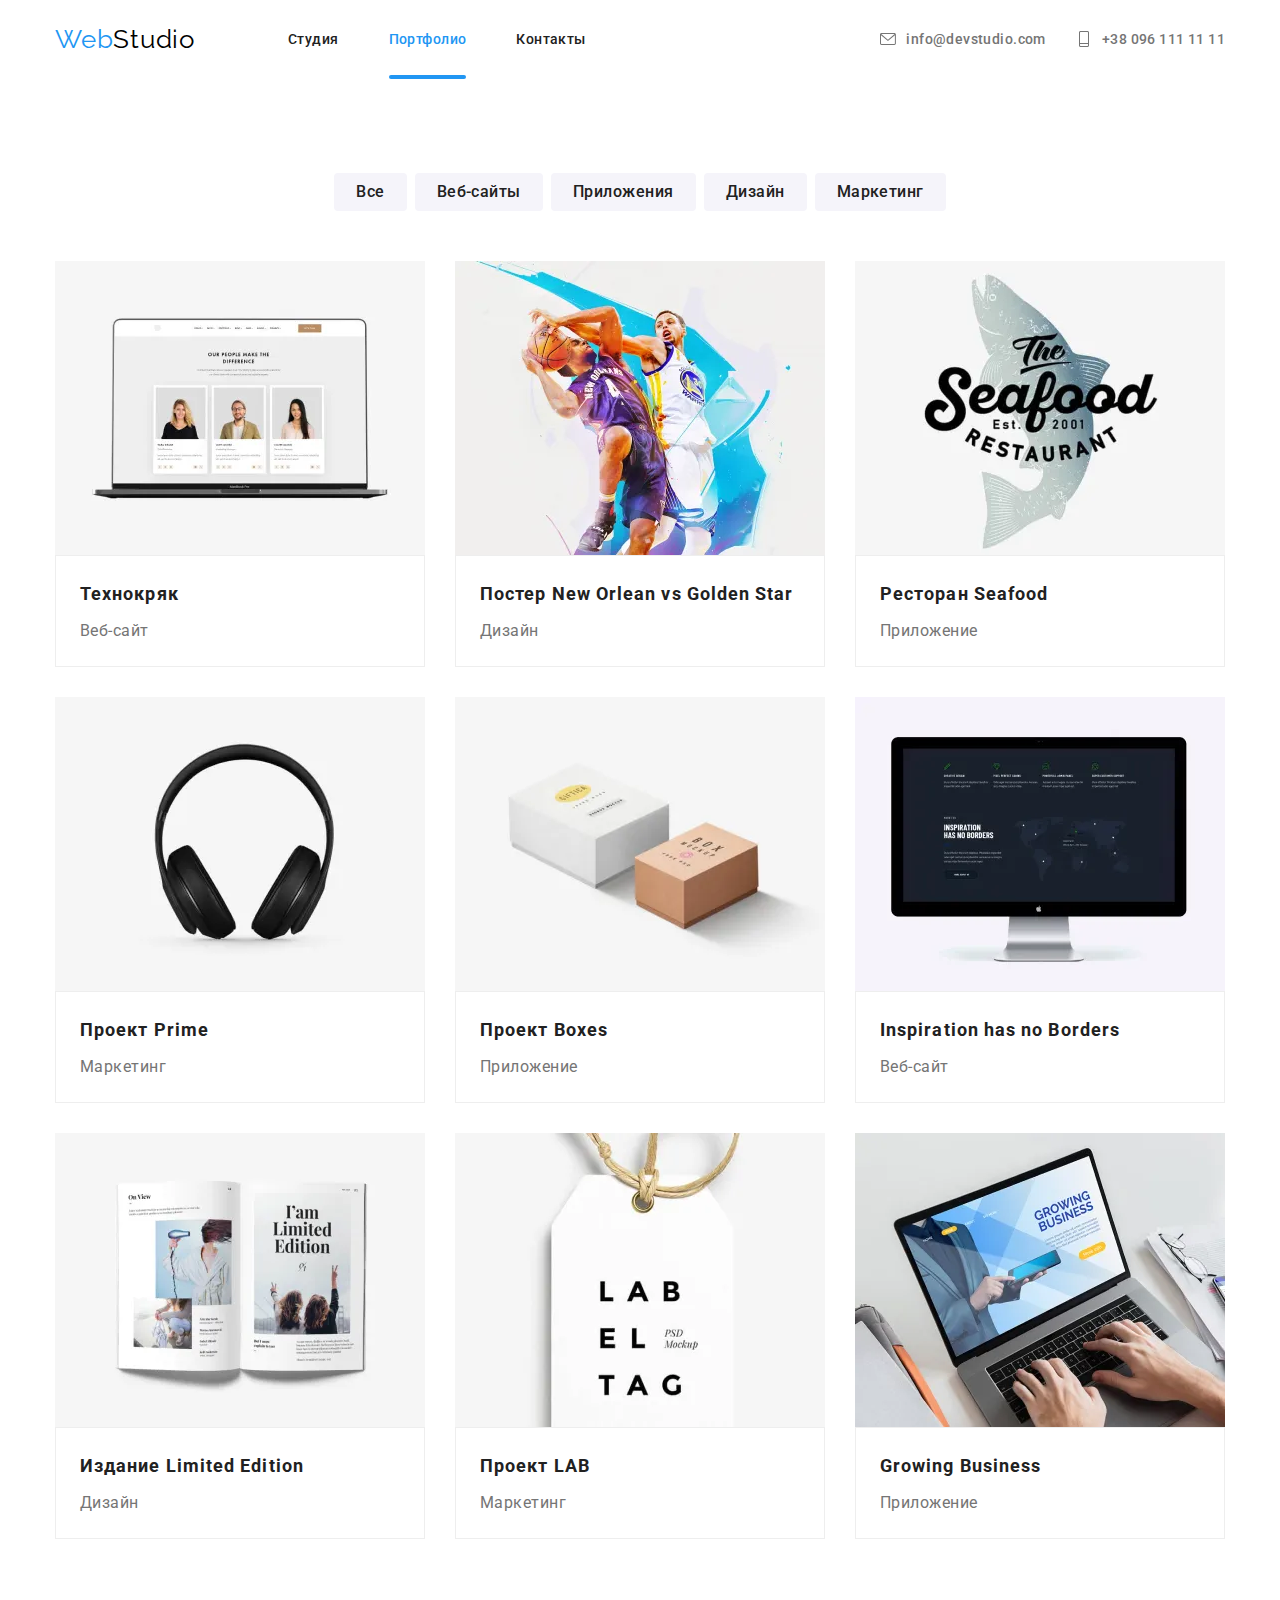
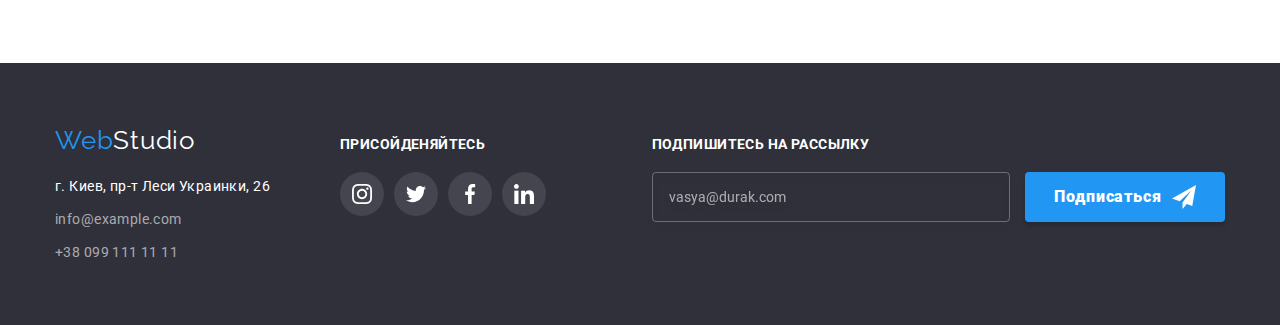
==== commit a471f906: "This is the end! My lonely friend!" ====
--- a/portfolio.html
+++ b/portfolio.html
@@ -8,60 +8,86 @@
   </head>
 
   <body>
-<!-- Шапка сайта -->
-
-<header class="header">
-  <div class="header-container container">
-    <nav class="site-nav">
-      <a href="./index.html" lang="en" class="header__logo">
-        <span class="logo-accent">Web</span>Studio
-      </a>
-
-      <button type="button" class="menu-button" aria-expanded="false" aria-controls="menu" data-menu-button>
-        <svg width="40" height="40" aria-label="Переключатель мобильного меню">
-          <use class="icon-menu" href="./images/sprite.svg#icon-burger_40px"></use>
-
-          <use class="icon-cross" href="./images/sprite.svg#icon-close_40px"></use>
-        </svg>
-      </button>
-
-      <div class="menu" data-menu>
-        <ul class="menu-nav list">
-          <li class="menu-nav__item">
-            <a href="./index.html" class="menu-nav__link">Студия</a>
-          </li>
-          <li class="menu-nav__item">
-            <a href="./portfolio.html" class="menu-nav__link  menu-nav__link--current">Портфолио</a>
-          </li>
-          <li class="menu-nav__item">
-            <a href="" class="menu-nav__link">Контакты</a>
-          </li>
-        </ul>
-
-        <ul class="menu-contacts list">
-          <li class="menu-contacts__item">
-            <a href="mailto:info@devstudio.com" class="menu-contacts__link">
-              <svg width="16" height="16" class="menu-contacts__icon icon-email">
-                <use href="./images/icons.svg#envelope"></use>
-              </svg>
-              info@devstudio.com
-            </a>
-          </li>
-          <li class="menu-contacts__item">
-            <a href="tel:+380961111111" class="menu-contacts__link">
-              <svg width="16  " height="16" class="menu-contacts__icon icon-phone">
-                <use href="./images/icons.svg#phone"></use>
-              </svg>
-              +38 096 111 11 11</a>
-          </li>
-        </ul>
+    <!-- Шапка сайта -->
+
+    <header class="header">
+      <div class="header-container container">
+        <nav class="site-nav">
+          <a href="./index.html" lang="en" class="header__logo">
+            <span class="logo-accent">Web</span>Studio
+          </a>
+
+          <button
+            type="button"
+            class="menu-button"
+            aria-expanded="false"
+            aria-controls="menu"
+            data-menu-button
+          >
+            <svg
+              width="40"
+              height="40"
+              aria-label="Переключатель мобильного меню"
+            >
+              <use
+                class="icon-menu"
+                href="./images/sprite.svg#icon-burger_40px"
+              ></use>
+
+              <use
+                class="icon-cross"
+                href="./images/sprite.svg#icon-close_40px"
+              ></use>
+            </svg>
+          </button>
+
+          <div class="menu" data-menu>
+            <ul class="menu-nav list">
+              <li class="menu-nav__item">
+                <a href="./index.html" class="menu-nav__link">Студия</a>
+              </li>
+              <li class="menu-nav__item">
+                <a
+                  href="./portfolio.html"
+                  class="menu-nav__link menu-nav__link--current"
+                  >Портфолио</a
+                >
+              </li>
+              <li class="menu-nav__item">
+                <a href="" class="menu-nav__link">Контакты</a>
+              </li>
+            </ul>
+
+            <ul class="menu-contacts list">
+              <li class="menu-contacts__item">
+                <a href="mailto:info@devstudio.com" class="menu-contacts__link">
+                  <svg
+                    width="16"
+                    height="16"
+                    class="menu-contacts__icon icon-email"
+                  >
+                    <use href="./images/icons.svg#envelope"></use>
+                  </svg>
+                  info@devstudio.com
+                </a>
+              </li>
+              <li class="menu-contacts__item">
+                <a href="tel:+380961111111" class="menu-contacts__link">
+                  <svg
+                    width="16  "
+                    height="16"
+                    class="menu-contacts__icon icon-phone"
+                  >
+                    <use href="./images/icons.svg#phone"></use>
+                  </svg>
+                  +38 096 111 11 11</a
+                >
+              </li>
+            </ul>
+          </div>
+        </nav>
       </div>
-
-    </nav>
-
-
-  </div>
-</header>
+    </header>
 
     <!-- Тело main  -->
     <main class="main-body">
@@ -118,13 +144,75 @@
           <ul class="portfolio-list list">
             <li class="item">
               <div class="card">
-                <a href="" class="link"
-                  ><div class="card-thumb">
-                    <img
-                      src="./images/portfolio1.jpg"
-                      width="370"
-                      alt="Веб-сайт технокряк"
-                    />
+                <a href="" class="link">
+                  <div class="card-thumb">
+                    <picture>
+                      <source
+                        srcset="
+                          ./images/portfolio1-450.webp    1x,
+                          ./images/portfolio1-450@2x.webp 2x
+                        "
+                        media="(max-width:767px)"
+                        type="image/webp"
+                      />
+
+                      <source
+                        srcset="
+                          ./images/portfolio1-354.webp    1x,
+                          ./images/portfolio1-354@2x.webp 2x
+                        "
+                        media="(max-width:1199px)"
+                        type="image/webp"
+                      />
+
+                      <source
+                        srcset="
+                          ./images/portfolio1-370.webp    1x,
+                          ./images/portfolio1-370@2x.webp 2x
+                        "
+                        media="(min-width:1200px)"
+                        type="image/webp"
+                      />
+
+                      <source
+                        srcset="
+                          ./images/portfolio1-450.jpg    1x,
+                          ./images/portfolio1-450@2x.jpg 2x
+                        "
+                        media="(max-width:767px)"
+                        type="image/jpg"
+                      />
+
+                      <source
+                        srcset="
+                          ./images/portfolio1-354.jpg    1x,
+                          ./images/portfolio1-354@2x.jpg 2x
+                        "
+                        media="(max-width:1199px)"
+                        type="image/jpg"
+                      />
+
+                      <source
+                        srcset="
+                          ./images/portfolio1-370.jpg    1x,
+                          ./images/portfolio1-370@2x.jpg 2x
+                        "
+                        media="(min-width:1200px)"
+                        type="image/jpg"
+                      />
+
+                      <img
+                        srcset="
+                          ./images/portfolio1-370.jpg 270w,
+                          ./images/portfolio1-354.jpg 354w,
+                          ./images/portfolio1-450.jpg 450w
+                        "
+                        src="./images/portfolio1-450.jpg"
+                        alt="Веб-сайт технокряк"
+                        class="img"
+                      />
+                    </picture>
+
                     <p class="card-description">
                       Технокряк это современная площадка распространения
                       коронавируса. Компании используют эту платформу для
@@ -136,54 +224,6 @@
                   <div class="card-content">
                     <h2 class="title">Технокряк</h2>
                     <p class="text">Веб-сайт</p>
-                  </div>
-                </a>
-              </div>
-            </li>
-            <li class="item">
-              <div class="card">
-                <a href="" class="link"
-                  ><div class="card-thumb">
-                    <img
-                      src="./images/portfolio2.jpg"
-                      width="370"
-                      alt="Постер New Orlean vs Golden Star"
-                    />
-                    <p class="card-description">
-                      Технокряк это современная площадка распространения
-                      коронавируса. Компании используют эту платформу для
-                      цифрового шпионажа и атак на защищённые сервера
-                      конкурентов.
-                    </p>
-                  </div>
-
-                  <div class="card-content">
-                    <h2 class="title">Постер New Orlean vs Golden Star</h2>
-                    <p class="text">Дизайн</p>
-                  </div>
-                </a>
-              </div>
-            </li>
-            <li class="item">
-              <div class="card">
-                <a href="" class="link"
-                  ><div class="card-thumb">
-                    <img
-                      src="./images/portfolio3.jpg"
-                      width="370"
-                      alt="Ресторан Seafood"
-                    />
-                    <p class="card-description">
-                      Технокряк это современная площадка распространения
-                      коронавируса. Компании используют эту платформу для
-                      цифрового шпионажа и атак на защищённые сервера
-                      конкурентов.
-                    </p>
-                  </div>
-
-                  <div class="card-content">
-                    <h2 class="title">Ресторан Seafood</h2>
-                    <p class="text">Приложение</p>
                   </div>
                 </a>
               </div>
@@ -192,11 +232,72 @@
               <div class="card">
                 <a href="" class="link">
                   <div class="card-thumb">
-                    <img
-                      src="./images/portfolio4.jpg"
-                      width="370"
-                      alt="Проект Prime"
-                    />
+                    <picture>
+                      <source
+                        srcset="
+                          ./images/portfolio2-450.webp    1x,
+                          ./images/portfolio2-450@2x.webp 2x
+                        "
+                        media="(max-width:767px)"
+                        type="image/webp"
+                      />
+
+                      <source
+                        srcset="
+                          ./images/portfolio2-354.webp    1x,
+                          ./images/portfolio2-354@2x.webp 2x
+                        "
+                        media="(max-width:1199px)"
+                        type="image/webp"
+                      />
+
+                      <source
+                        srcset="
+                          ./images/portfolio2-370.webp    1x,
+                          ./images/portfolio2-370@2x.webp 2x
+                        "
+                        media="(min-width:1200px)"
+                        type="image/webp"
+                      />
+
+                      <source
+                        srcset="
+                          ./images/portfolio2-450.jpg    1x,
+                          ./images/portfolio2-450@2x.jpg 2x
+                        "
+                        media="(max-width:767px)"
+                        type="image/jpg"
+                      />
+
+                      <source
+                        srcset="
+                          ./images/portfolio2-354.jpg    1x,
+                          ./images/portfolio2-354@2x.jpg 2x
+                        "
+                        media="(max-width:1199px)"
+                        type="image/jpg"
+                      />
+
+                      <source
+                        srcset="
+                          ./images/portfolio2-370.jpg    1x,
+                          ./images/portfolio2-370@2x.jpg 2x
+                        "
+                        media="(min-width:1200px)"
+                        type="image/jpg"
+                      />
+
+                      <img
+                        srcset="
+                          ./images/portfolio2-370.jpg 270w,
+                          ./images/portfolio2-354.jpg 354w,
+                          ./images/portfolio2-450.jpg 450w
+                        "
+                        src="./images/portfolio2-450.jpg"
+                        alt="Постер New Orlean vs Golden Star"
+                        class="img"
+                      />
+                    </picture>
 
                     <p class="card-description">
                       Технокряк это современная площадка распространения
@@ -207,8 +308,8 @@
                   </div>
 
                   <div class="card-content">
-                    <h2 class="title">Проект Prime</h2>
-                    <p class="text">Маркетинг</p>
+                    <h2 class="title">Постер New Orlean vs Golden Star</h2>
+                    <p class="text">Дизайн</p>
                   </div>
                 </a>
               </div>
@@ -217,11 +318,73 @@
               <div class="card">
                 <a href="" class="link">
                   <div class="card-thumb">
-                    <img
-                      src="./images/portfolio5.jpg"
-                      width="370"
-                      alt="Проект Boxes"
-                    />
+                    <picture>
+                      <source
+                        srcset="
+                          ./images/portfolio3-450.webp    1x,
+                          ./images/portfolio3-450@2x.webp 2x
+                        "
+                        media="(max-width:767px)"
+                        type="image/webp"
+                      />
+
+                      <source
+                        srcset="
+                          ./images/portfolio3-354.webp    1x,
+                          ./images/portfolio3-354@2x.webp 2x
+                        "
+                        media="(max-width:1199px)"
+                        type="image/webp"
+                      />
+
+                      <source
+                        srcset="
+                          ./images/portfolio3-370.webp    1x,
+                          ./images/portfolio3-370@2x.webp 2x
+                        "
+                        media="(min-width:1200px)"
+                        type="image/webp"
+                      />
+
+                      <source
+                        srcset="
+                          ./images/portfolio3-450.jpg    1x,
+                          ./images/portfolio3-450@2x.jpg 2x
+                        "
+                        media="(max-width:767px)"
+                        type="image/jpg"
+                      />
+
+                      <source
+                        srcset="
+                          ./images/portfolio3-354.jpg    1x,
+                          ./images/portfolio3-354@2x.jpg 2x
+                        "
+                        media="(max-width:1199px)"
+                        type="image/jpg"
+                      />
+
+                      <source
+                        srcset="
+                          ./images/portfolio3-370.jpg    1x,
+                          ./images/portfolio3-370@2x.jpg 2x
+                        "
+                        media="(min-width:1200px)"
+                        type="image/jpg"
+                      />
+
+                      <img
+                        srcset="
+                          ./images/portfolio3-370.jpg 270w,
+                          ./images/portfolio3-354.jpg 354w,
+                          ./images/portfolio3-450.jpg 450w
+                        "
+                        src="./images/portfolio3-450.jpg"
+                        alt="Ресторан Seafood"
+                        class="img"
+                      />
+                    </picture>
+
                     <p class="card-description">
                       Технокряк это современная площадка распространения
                       коронавируса. Компании используют эту платформу для
@@ -231,7 +394,7 @@
                   </div>
 
                   <div class="card-content">
-                    <h2 class="title">Проект Boxes</h2>
+                    <h2 class="title">Ресторан Seafood</h2>
                     <p class="text">Приложение</p>
                   </div>
                 </a>
@@ -241,11 +404,73 @@
               <div class="card">
                 <a href="" class="link">
                   <div class="card-thumb">
-                    <img
-                      src="./images/portfolio6.jpg"
-                      width="370"
-                      alt="Inspiration has no Borders"
-                    />
+                    <picture>
+                      <source
+                        srcset="
+                          ./images/portfolio4-450.webp    1x,
+                          ./images/portfolio4-450@2x.webp 2x
+                        "
+                        media="(max-width:767px)"
+                        type="image/webp"
+                      />
+
+                      <source
+                        srcset="
+                          ./images/portfolio4-354.webp    1x,
+                          ./images/portfolio4-354@2x.webp 2x
+                        "
+                        media="(max-width:1199px)"
+                        type="image/webp"
+                      />
+
+                      <source
+                        srcset="
+                          ./images/portfolio4-370.webp    1x,
+                          ./images/portfolio4-370@2x.webp 2x
+                        "
+                        media="(min-width:1200px)"
+                        type="image/webp"
+                      />
+
+                      <source
+                        srcset="
+                          ./images/portfolio4-450.jpg    1x,
+                          ./images/portfolio4-450@2x.jpg 2x
+                        "
+                        media="(max-width:767px)"
+                        type="image/jpg"
+                      />
+
+                      <source
+                        srcset="
+                          ./images/portfolio4-354.jpg    1x,
+                          ./images/portfolio4-354@2x.jpg 2x
+                        "
+                        media="(max-width:1199px)"
+                        type="image/jpg"
+                      />
+
+                      <source
+                        srcset="
+                          ./images/portfolio4-370.jpg    1x,
+                          ./images/portfolio4-370@2x.jpg 2x
+                        "
+                        media="(min-width:1200px)"
+                        type="image/jpg"
+                      />
+
+                      <img
+                        srcset="
+                          ./images/portfolio4-370.jpg 270w,
+                          ./images/portfolio4-354.jpg 354w,
+                          ./images/portfolio4-450.jpg 450w
+                        "
+                        src="./images/portfolio4-450.jpg"
+                        alt="Проект Prime"
+                        class="img"
+                      />
+                    </picture>
+
                     <p class="card-description">
                       Технокряк это современная площадка распространения
                       коронавируса. Компании используют эту платформу для
@@ -255,8 +480,8 @@
                   </div>
 
                   <div class="card-content">
-                    <h2 class="title">Inspiration has no Borders</h2>
-                    <p class="text">Веб-сайт</p>
+                    <h2 class="title">Проект Prime</h2>
+                    <p class="text">Маркетинг</p>
                   </div>
                 </a>
               </div>
@@ -265,11 +490,73 @@
               <div class="card">
                 <a href="" class="link">
                   <div class="card-thumb">
-                    <img
-                      src="./images/portfolio7.jpg"
-                      width="370"
-                      alt="Издание Limited Edition"
-                    />
+                    <picture>
+                      <source
+                        srcset="
+                          ./images/portfolio5-450.webp    1x,
+                          ./images/portfolio5-450@2x.webp 2x
+                        "
+                        media="(max-width:767px)"
+                        type="image/webp"
+                      />
+
+                      <source
+                        srcset="
+                          ./images/portfolio5-354.webp    1x,
+                          ./images/portfolio5-354@2x.webp 2x
+                        "
+                        media="(max-width:1199px)"
+                        type="image/webp"
+                      />
+
+                      <source
+                        srcset="
+                          ./images/portfolio5-370.webp    1x,
+                          ./images/portfolio5-370@2x.webp 2x
+                        "
+                        media="(min-width:1200px)"
+                        type="image/webp"
+                      />
+
+                      <source
+                        srcset="
+                          ./images/portfolio5-450.jpg    1x,
+                          ./images/portfolio5-450@2x.jpg 2x
+                        "
+                        media="(max-width:767px)"
+                        type="image/jpg"
+                      />
+
+                      <source
+                        srcset="
+                          ./images/portfolio5-354.jpg    1x,
+                          ./images/portfolio5-354@2x.jpg 2x
+                        "
+                        media="(max-width:1199px)"
+                        type="image/jpg"
+                      />
+
+                      <source
+                        srcset="
+                          ./images/portfolio5-370.jpg    1x,
+                          ./images/portfolio5-370@2x.jpg 2x
+                        "
+                        media="(min-width:1200px)"
+                        type="image/jpg"
+                      />
+
+                      <img
+                        srcset="
+                          ./images/portfolio5-370.jpg 270w,
+                          ./images/portfolio5-354.jpg 354w,
+                          ./images/portfolio5-450.jpg 450w
+                        "
+                        src="./images/portfolio5-450.jpg"
+                        alt="Проект Boxes"
+                        class="img"
+                      />
+                    </picture>
+
                     <p class="card-description">
                       Технокряк это современная площадка распространения
                       коронавируса. Компании используют эту платформу для
@@ -279,8 +566,8 @@
                   </div>
 
                   <div class="card-content">
-                    <h2 class="title">Издание Limited Edition</h2>
-                    <p class="text">Дизайн</p>
+                    <h2 class="title">Проект Boxes</h2>
+                    <p class="text">Приложение</p>
                   </div>
                 </a>
               </div>
@@ -289,11 +576,73 @@
               <div class="card">
                 <a href="" class="link">
                   <div class="card-thumb">
-                    <img
-                      src="./images/portfolio8.jpg"
-                      width="370"
-                      alt="Проект LAB"
-                    />
+                    <picture>
+                      <source
+                        srcset="
+                          ./images/portfolio6-450.webp    1x,
+                          ./images/portfolio6-450@2x.webp 2x
+                        "
+                        media="(max-width:767px)"
+                        type="image/webp"
+                      />
+
+                      <source
+                        srcset="
+                          ./images/portfolio6-354.webp    1x,
+                          ./images/portfolio6-354@2x.webp 2x
+                        "
+                        media="(max-width:1199px)"
+                        type="image/webp"
+                      />
+
+                      <source
+                        srcset="
+                          ./images/portfolio6-370.webp    1x,
+                          ./images/portfolio6-370@2x.webp 2x
+                        "
+                        media="(min-width:1200px)"
+                        type="image/webp"
+                      />
+
+                      <source
+                        srcset="
+                          ./images/portfolio6-450.jpg    1x,
+                          ./images/portfolio6-450@2x.jpg 2x
+                        "
+                        media="(max-width:767px)"
+                        type="image/jpg"
+                      />
+
+                      <source
+                        srcset="
+                          ./images/portfolio6-354.jpg    1x,
+                          ./images/portfolio6-354@2x.jpg 2x
+                        "
+                        media="(max-width:1199px)"
+                        type="image/jpg"
+                      />
+
+                      <source
+                        srcset="
+                          ./images/portfolio6-370.jpg    1x,
+                          ./images/portfolio6-370@2x.jpg 2x
+                        "
+                        media="(min-width:1200px)"
+                        type="image/jpg"
+                      />
+
+                      <img
+                        srcset="
+                          ./images/portfolio6-370.jpg 270w,
+                          ./images/portfolio6-354.jpg 354w,
+                          ./images/portfolio6-450.jpg 450w
+                        "
+                        src="./images/portfolio6-450.jpg"
+                        alt="Inspiration has no Borders"
+                        class="img"
+                      />
+                    </picture>
+
                     <p class="card-description">
                       Технокряк это современная площадка распространения
                       коронавируса. Компании используют эту платформу для
@@ -301,9 +650,10 @@
                       конкурентов.
                     </p>
                   </div>
+
                   <div class="card-content">
-                    <h2 class="title">Проект LAB</h2>
-                    <p class="text">Маркетинг</p>
+                    <h2 class="title">Inspiration has no Borders</h2>
+                    <p class="text">Веб-сайт</p>
                   </div>
                 </a>
               </div>
@@ -312,12 +662,244 @@
               <div class="card">
                 <a href="" class="link">
                   <div class="card-thumb">
-                    <img
-                      src="./images/portfolio9.jpg"
-                      width="370"
-                      alt="Growing Business"
-                      class="img"
-                    />
+                    <picture>
+                      <source
+                        srcset="
+                          ./images/portfolio7-450.webp    1x,
+                          ./images/portfolio7-450@2x.webp 2x
+                        "
+                        media="(max-width:767px)"
+                        type="image/webp"
+                      />
+
+                      <source
+                        srcset="
+                          ./images/portfolio7-354.webp    1x,
+                          ./images/portfolio7-354@2x.webp 2x
+                        "
+                        media="(max-width:1199px)"
+                        type="image/webp"
+                      />
+
+                      <source
+                        srcset="
+                          ./images/portfolio7-370.webp    1x,
+                          ./images/portfolio7-370@2x.webp 2x
+                        "
+                        media="(min-width:1200px)"
+                        type="image/webp"
+                      />
+
+                      <source
+                        srcset="
+                          ./images/portfolio7-450.jpg    1x,
+                          ./images/portfolio7-450@2x.jpg 2x
+                        "
+                        media="(max-width:767px)"
+                        type="image/jpg"
+                      />
+
+                      <source
+                        srcset="
+                          ./images/portfolio7-354.jpg    1x,
+                          ./images/portfolio7-354@2x.jpg 2x
+                        "
+                        media="(max-width:1199px)"
+                        type="image/jpg"
+                      />
+
+                      <source
+                        srcset="
+                          ./images/portfolio7-370.jpg    1x,
+                          ./images/portfolio7-370@2x.jpg 2x
+                        "
+                        media="(min-width:1200px)"
+                        type="image/jpg"
+                      />
+
+                      <img
+                        srcset="
+                          ./images/portfolio7-370.jpg 270w,
+                          ./images/portfolio7-354.jpg 354w,
+                          ./images/portfolio7-450.jpg 450w
+                        "
+                        src="./images/portfolio7-450.jpg"
+                        alt="Издание Limited Edition"
+                        class="img"
+                      />
+                    </picture>
+
+                    <p class="card-description">
+                      Технокряк это современная площадка распространения
+                      коронавируса. Компании используют эту платформу для
+                      цифрового шпионажа и атак на защищённые сервера
+                      конкурентов.
+                    </p>
+                  </div>
+
+                  <div class="card-content">
+                    <h2 class="title">Издание Limited Edition</h2>
+                    <p class="text">Дизайн</p>
+                  </div>
+                </a>
+              </div>
+            </li>
+            <li class="item">
+              <div class="card">
+                <a href="" class="link">
+                  <div class="card-thumb">
+                    <picture>
+                      <source
+                        srcset="
+                          ./images/portfolio8-450.webp    1x,
+                          ./images/portfolio8-450@2x.webp 2x
+                        "
+                        media="(max-width:767px)"
+                        type="image/webp"
+                      />
+
+                      <source
+                        srcset="
+                          ./images/portfolio8-354.webp    1x,
+                          ./images/portfolio8-354@2x.webp 2x
+                        "
+                        media="(max-width:1199px)"
+                        type="image/webp"
+                      />
+
+                      <source
+                        srcset="
+                          ./images/portfolio8-370.webp    1x,
+                          ./images/portfolio8-370@2x.webp 2x
+                        "
+                        media="(min-width:1200px)"
+                        type="image/webp"
+                      />
+
+                      <source
+                        srcset="
+                          ./images/portfolio8-450.jpg    1x,
+                          ./images/portfolio8-450@2x.jpg 2x
+                        "
+                        media="(max-width:767px)"
+                        type="image/jpg"
+                      />
+
+                      <source
+                        srcset="
+                          ./images/portfolio8-354.jpg    1x,
+                          ./images/portfolio8-354@2x.jpg 2x
+                        "
+                        media="(max-width:1199px)"
+                        type="image/jpg"
+                      />
+
+                      <source
+                        srcset="
+                          ./images/portfolio8-370.jpg    1x,
+                          ./images/portfolio8-370@2x.jpg 2x
+                        "
+                        media="(min-width:1200px)"
+                        type="image/jpg"
+                      />
+
+                      <img
+                        srcset="
+                          ./images/portfolio8-370.jpg 270w,
+                          ./images/portfolio8-354.jpg 354w,
+                          ./images/portfolio8-450.jpg 450w
+                        "
+                        src="./images/portfolio8-450.jpg"
+                        alt="Проект LAB"
+                        class="img"
+                      />
+                    </picture>
+
+                    <p class="card-description">
+                      Технокряк это современная площадка распространения
+                      коронавируса. Компании используют эту платформу для
+                      цифрового шпионажа и атак на защищённые сервера
+                      конкурентов.
+                    </p>
+                  </div>
+                  <div class="card-content">
+                    <h2 class="title">Проект LAB</h2>
+                    <p class="text">Маркетинг</p>
+                  </div>
+                </a>
+              </div>
+            </li>
+            <li class="item">
+              <div class="card">
+                <a href="" class="link">
+                  <div class="card-thumb">
+                    <picture>
+                      <source
+                        srcset="
+                          ./images/portfolio9-450.webp    1x,
+                          ./images/portfolio9-450@2x.webp 2x
+                        "
+                        media="(max-width:767px)"
+                        type="image/webp"
+                      />
+
+                      <source
+                        srcset="
+                          ./images/portfolio9-354.webp    1x,
+                          ./images/portfolio9-354@2x.webp 2x
+                        "
+                        media="(max-width:1199px)"
+                        type="image/webp"
+                      />
+
+                      <source
+                        srcset="
+                          ./images/portfolio9-370.webp    1x,
+                          ./images/portfolio9-370@2x.webp 2x
+                        "
+                        media="(min-width:1200px)"
+                        type="image/webp"
+                      />
+
+                      <source
+                        srcset="
+                          ./images/portfolio9-450.jpg    1x,
+                          ./images/portfolio9-450@2x.jpg 2x
+                        "
+                        media="(max-width:767px)"
+                        type="image/jpg"
+                      />
+
+                      <source
+                        srcset="
+                          ./images/portfolio9-354.jpg    1x,
+                          ./images/portfolio9-354@2x.jpg 2x
+                        "
+                        media="(max-width:1199px)"
+                        type="image/jpg"
+                      />
+
+                      <source
+                        srcset="
+                          ./images/portfolio9-370.jpg    1x,
+                          ./images/portfolio9-370@2x.jpg 2x
+                        "
+                        media="(min-width:1200px)"
+                        type="image/jpg"
+                      />
+
+                      <img
+                        srcset="
+                          ./images/portfolio9-370.jpg 270w,
+                          ./images/portfolio9-354.jpg 354w,
+                          ./images/portfolio9-450.jpg 450w
+                        "
+                        src="./images/portfolio9-450.jpg"
+                        alt="Growing Business"
+                        class="img"
+                      />
+                    </picture>
+
                     <p class="card-description">
                       Технокряк это современная площадка распространения
                       коронавируса. Компании используют эту платформу для
@@ -338,62 +920,94 @@
       </section>
     </main>
 
-  <!-- Подвал сайта (Footer) -->
-  
-  <footer class="footer">
-    <div class="container footer__container">
-      <div class="footer-contacts">
-        <a href="./index.html" lang="en" class="logo footer-contacts__logo">
-          <span class="logo-accent">Web</span>Studio
-        </a>
-        <address class="footer-contacts__list">
-          <a href="https://goo.gl/maps/jDe5EnL38nqXM14u8" class="footer-contacts__link footer-contacts__link--address"
-            target="_blank">
-            г. Киев, пр-т Леси Украинки, 26
+    <!-- Подвал сайта (Footer) -->
+
+    <footer class="footer">
+      <div class="container footer__container">
+        <div class="footer-contacts">
+          <a href="./index.html" lang="en" class="logo footer-contacts__logo">
+            <span class="logo-accent">Web</span>Studio
           </a>
-          <a href="mailto:info@example.com" class="footer-contacts__link">
-            info@example.com
-          </a>
-  
-          <a href="tel:+380991111111" class="footer-contacts__link"> +38 099 111 11 11 </a>
-        </address>
-      </div>
-      <div class="footer-social">
-        <p class="footer__title">Присойденяйтесь</p>
-        <div class="footer-social__list">
-          <a href="https://instagram.com" target="_blank" aria-label="Ссылка на Instagram" class="footer-social__icon">
-            <svg width="20" height="20">
-              <use href="./images/icons.svg#icon-instagram"></use>
-            </svg>
-          </a>
-          <a href="https://twitter.com" target="_blank" aria-label="Ссылка на Twitter" class="footer-social__icon">
-            <svg width="20" height="20">
-              <use href="./images/icons.svg#icon-twitter"></use>
-            </svg>
-          </a>
-          <a href="https://fb.com" target="_blank" aria-label="Ссылка на Facebook" class="footer-social__icon">
-            <svg width="20" height="20">
-              <use href="./images/icons.svg#icon-facebook"></use>
-            </svg>
-          </a>
-          <a href="https://linkedin.com" target="_blank" aria-label="Ссылка на Linkedin" class="footer-social__icon">
-            <svg width="20" height="20">
-              <use href="./images/icons.svg#icon-linkedin"></use>
-            </svg>
-          </a>
+          <address class="footer-contacts__list">
+            <a
+              href="https://goo.gl/maps/jDe5EnL38nqXM14u8"
+              class="footer-contacts__link footer-contacts__link--address"
+              target="_blank"
+            >
+              г. Киев, пр-т Леси Украинки, 26
+            </a>
+            <a href="mailto:info@example.com" class="footer-contacts__link">
+              info@example.com
+            </a>
+
+            <a href="tel:+380991111111" class="footer-contacts__link">
+              +38 099 111 11 11
+            </a>
+          </address>
+        </div>
+        <div class="footer-social">
+          <p class="footer__title">Присойденяйтесь</p>
+          <div class="footer-social__list">
+            <a
+              href="https://instagram.com"
+              target="_blank"
+              aria-label="Ссылка на Instagram"
+              class="footer-social__icon"
+            >
+              <svg width="20" height="20">
+                <use href="./images/icons.svg#icon-instagram"></use>
+              </svg>
+            </a>
+            <a
+              href="https://twitter.com"
+              target="_blank"
+              aria-label="Ссылка на Twitter"
+              class="footer-social__icon"
+            >
+              <svg width="20" height="20">
+                <use href="./images/icons.svg#icon-twitter"></use>
+              </svg>
+            </a>
+            <a
+              href="https://fb.com"
+              target="_blank"
+              aria-label="Ссылка на Facebook"
+              class="footer-social__icon"
+            >
+              <svg width="20" height="20">
+                <use href="./images/icons.svg#icon-facebook"></use>
+              </svg>
+            </a>
+            <a
+              href="https://linkedin.com"
+              target="_blank"
+              aria-label="Ссылка на Linkedin"
+              class="footer-social__icon"
+            >
+              <svg width="20" height="20">
+                <use href="./images/icons.svg#icon-linkedin"></use>
+              </svg>
+            </a>
+          </div>
+        </div>
+
+        <div class="footer-subscribe">
+          <p class="footer__title">Подпишитесь на рассылку</p>
+          <form action="/" class="subscribe-form js-form">
+            <input
+              type="email"
+              class="subscribe-form__email"
+              name="subscribe-email"
+              placeholder="vasya@durak.com"
+              autocomplete="email"
+            />
+            <button type="submit" class="subscribe-form__submit">
+              Подписаться
+            </button>
+          </form>
         </div>
       </div>
-  
-      <div class="footer-subscribe">
-        <p class="footer__title">Подпишитесь на рассылку</p>
-        <form action="/" class="subscribe-form js-form">
-          <input type="email" class="subscribe-form__email" name="subscribe-email" placeholder="vasya@durak.com"
-            autocomplete="email" />
-          <button type="submit" class="subscribe-form__submit">Подписаться</button>
-        </form>
-      </div>
-    </div>
-  </footer>
-  <script src="./js/menu.js"></script>
+    </footer>
+    <script src="./js/menu.js"></script>
   </body>
 </html>
--- a/css/porftolio.min.css
+++ b/css/porftolio.min.css
@@ -1,2 +1,2 @@
-/*! modern-normalize v0.7.0 | MIT License | https://github.com/sindresorhus/modern-normalize */@import url("https://fonts.googleapis.com/css2?family=Raleway:wght@700&family=Roboto:wght@400;500;700&display=swap");*,::after,::before{-webkit-box-sizing:border-box;box-sizing:border-box}:root{-moz-tab-size:4;-o-tab-size:4;tab-size:4}html{line-height:1.15;-webkit-text-size-adjust:100%}body{margin:0}body{font-family:system-ui,-apple-system,'Segoe UI',Roboto,Helvetica,Arial,sans-serif,'Apple Color Emoji','Segoe UI Emoji'}hr{height:0}abbr[title]{-webkit-text-decoration:underline dotted;text-decoration:underline dotted}b,strong{font-weight:bolder}code,kbd,pre,samp{font-family:ui-monospace,SFMono-Regular,Consolas,'Liberation Mono',Menlo,monospace;font-size:1em}small{font-size:80%}sub,sup{font-size:75%;line-height:0;position:relative;vertical-align:baseline}sub{bottom:-.25em}sup{top:-.5em}button,input,optgroup,select,textarea{font-family:inherit;font-size:100%;line-height:1.15;margin:0}button,select{text-transform:none}[type=button],[type=reset],[type=submit],button{-webkit-appearance:button}[type=button]::-moz-focus-inner,[type=reset]::-moz-focus-inner,[type=submit]::-moz-focus-inner,button::-moz-focus-inner{border-style:none;padding:0}[type=button]:-moz-focusring,[type=reset]:-moz-focusring,[type=submit]:-moz-focusring,button:-moz-focusring{outline:1px dotted ButtonText}legend{padding:0}progress{vertical-align:baseline}[type=number]::-webkit-inner-spin-button,[type=number]::-webkit-outer-spin-button{height:auto}[type=search]{-webkit-appearance:textfield;outline-offset:-2px}[type=search]::-webkit-search-decoration{-webkit-appearance:none}::-webkit-file-upload-button{-webkit-appearance:button;font:inherit}summary{display:list-item}html{-webkit-box-sizing:border-box;box-sizing:border-box}*,*::after,*::before{-webkit-box-sizing:inherit;box-sizing:inherit}body{background-color:#fff;color:#757575;letter-spacing:0.03em;font-family:"Roboto",sans-serif;font-weight:400;font-size:14px;line-height:1.71}.container{margin-left:auto;margin-right:auto;padding-right:15px;padding-left:15px}@media screen and (min-width: 480px){.container{width:480px}}@media screen and (min-width: 768px){.container{width:768px}}@media screen and (min-width: 1200px){.container{width:1200px}}.centred{text-align:center}.visually-hidden{position:absolute;width:1px;height:1px;margin:-1px;padding:0;overflow:hidden;border:0;clip:rect(0 0 0 0)}.list{list-style:none;margin:0;padding:0}.img{display:block}.section-title{margin-top:0;margin-bottom:0;color:#212121;font-weight:700;font-size:28px;line-height:1.14;text-align:center;letter-spacing:0.03em;margin-bottom:30px}@media screen and (min-width: 1200px){.section-title{font-size:36px;line-height:1.17;margin-bottom:50px}}.header__logo,.footer-contacts__logo{text-decoration:none;font-family:"Raleway",sans-serif;font-weight:400;font-size:26px;line-height:1.19;letter-spacing:0.03em}.header{position:relative}.header-container{display:-webkit-box;display:-ms-flexbox;display:flex;-webkit-box-align:center;-ms-flex-align:center;align-items:center}.header__logo{margin-right:88px;padding:24px 0;color:#000}@media screen and (min-width: 1200px){.header__logo{margin-right:93px}}.logo-accent{color:#2196f3}.site-nav{display:-webkit-box;display:-ms-flexbox;display:flex;-webkit-box-align:center;-ms-flex-align:center;align-items:center;-webkit-box-pack:justify;-ms-flex-pack:justify;justify-content:space-between;-webkit-box-flex:1;-ms-flex-positive:1;flex-grow:1}.menu-button{display:-webkit-inline-box;display:-ms-inline-flexbox;display:inline-flex;border:none;margin:0;padding:0;background-color:transparent}@media screen and (min-width: 768px){.menu-button{display:none}}.menu-button .icon-cross{display:none}.menu-button.is-open .icon-cross{display:block}.menu-button.is-open .icon-menu{display:none}.menu-button:hover,.menu-button:focus{fill:#2196f3}.menu{z-index:100}@media screen and (max-width: 767px){.menu{display:none;position:absolute;top:100%;left:0;background-color:#fff;width:100%;text-align:center;padding:60px 0}.menu.is-open{display:block}}@media screen and (min-width: 768px){.menu{display:-webkit-box;display:-ms-flexbox;display:flex;-webkit-box-flex:1;-ms-flex-positive:1;flex-grow:1;-webkit-box-pack:justify;-ms-flex-pack:justify;justify-content:space-between}}.menu-nav{display:-webkit-box;display:-ms-flexbox;display:flex;-webkit-box-align:center;-ms-flex-align:center;align-items:center}@media screen and (max-width: 767px){.menu-nav{margin-bottom:60px;-webkit-box-orient:vertical;-webkit-box-direction:normal;-ms-flex-direction:column;flex-direction:column;-webkit-box-pack:center;-ms-flex-pack:center;justify-content:center}}@media screen and (max-width: 767px){.menu-nav__item:not(:last-child){margin-bottom:40px}}@media screen and (min-width: 768px){.menu-nav__item:not(:last-child){margin-right:50px}}.menu-nav__link{position:relative;padding:8px 0;color:#212121;text-decoration:none;font-weight:500;font-size:18px;line-height:1.16;-webkit-transition:color 250ms cubic-bezier(0.4, 0, 0.2, 1);transition:color 250ms cubic-bezier(0.4, 0, 0.2, 1)}.menu-nav__link:hover,.menu-nav__link:focus{color:#2196f3}@media screen and (min-width: 768px){.menu-nav__link{padding:32px 0;font-size:14px;line-height:1.14}}.menu-nav__link--current{color:#2196f3}.menu-nav__link--current::after{content:'';position:absolute;bottom:0;left:0;width:100%;height:4px;background:#2196f3;border-radius:2px}.menu-contacts{display:-webkit-box;display:-ms-flexbox;display:flex;-webkit-box-orient:vertical;-webkit-box-direction:normal;-ms-flex-direction:column;flex-direction:column}@media screen and (max-width: 767px){.menu-contacts{-webkit-box-align:center;-ms-flex-align:center;align-items:center}}@media screen and (min-width: 1200px){.menu-contacts{-webkit-box-align:center;-ms-flex-align:center;align-items:center;-webkit-box-orient:horizontal;-webkit-box-direction:normal;-ms-flex-direction:row;flex-direction:row}}.menu-contacts__link{display:-webkit-box;display:-ms-flexbox;display:flex;-webkit-box-align:center;-ms-flex-align:center;align-items:center;text-decoration:none;color:#757575;font-weight:500;font-size:18px;line-height:1.16;-webkit-transition:color 250ms cubic-bezier(0.4, 0, 0.2, 1);transition:color 250ms cubic-bezier(0.4, 0, 0.2, 1)}.menu-contacts__link:hover,.menu-contacts__link:focus{color:#2196f3}@media screen and (min-width: 768px){.menu-contacts__link{font-size:12px}}@media screen and (min-width: 1200px){.menu-contacts__link{font-size:14px}}@media screen and (max-width: 767px){.menu-contacts__item:not(:last-child){margin-bottom:16px}}@media screen and (min-width: 768px) and (max-width: 1199px){.menu-contacts__item:not(:last-child){margin-bottom:10px}}@media screen and (min-width: 1200px){.menu-contacts__item:not(:last-child){margin-right:30px}}.menu-contacts__icon{display:inline-block;margin-right:10px;fill:currentColor}.footer{padding:60px 0;background-color:#2f303a}.footer__container{display:-webkit-box;display:-ms-flexbox;display:flex}@media screen and (max-width: 767px){.footer__container{-webkit-box-orient:vertical;-webkit-box-direction:normal;-ms-flex-direction:column;flex-direction:column;-webkit-box-align:center;-ms-flex-align:center;align-items:center}}@media screen and (min-width: 768px){.footer__container{-ms-flex-wrap:wrap;flex-wrap:wrap;-ms-flex-pack:distribute;justify-content:space-around}}@media screen and (min-width: 1200px){.footer__container{-webkit-box-align:baseline;-ms-flex-align:baseline;align-items:baseline}}.footer__title{margin-bottom:20px;color:#fff;font-weight:700;font-size:14px;line-height:1.14;letter-spacing:0.03em;text-transform:uppercase}@media screen and (max-width: 1199px){.footer-contacts{margin-bottom:60px;text-align:center}}@media screen and (min-width: 1200px){.footer-contacts{margin-right:70px}}.footer-contacts__logo{display:block;color:#fff;margin-bottom:20px}.footer-contacts__list{display:-webkit-box;display:-ms-flexbox;display:flex;-webkit-box-orient:vertical;-webkit-box-direction:normal;-ms-flex-direction:column;flex-direction:column;font-style:normal}.footer-contacts__link{text-decoration:none;color:#757575;font-weight:500;font-size:14px;line-height:1.14px}.footer-contacts__link{display:block}.footer-contacts__link{color:rgba(255,255,255,0.6);font-weight:400;line-height:1.71}.footer-contacts__link:not(:last-child){margin-bottom:9px}.footer-contacts__link--address{text-decoration:none;color:#fff}@media screen and (max-width: 1199px){.footer-social{margin-bottom:60px;text-align:center}}@media screen and (min-width: 1200px){.footer-social{margin-right:70px}}.footer-social__list{display:-webkit-box;display:-ms-flexbox;display:flex;-webkit-box-pack:center;-ms-flex-pack:center;justify-content:center;-webkit-box-align:center;-ms-flex-align:center;align-items:center}.footer-social__icon{display:-webkit-inline-box;display:-ms-inline-flexbox;display:inline-flex;-webkit-box-pack:center;-ms-flex-pack:center;justify-content:center;-webkit-box-align:center;-ms-flex-align:center;align-items:center;width:44px;height:44px;border-radius:50%;background-color:rgba(255,255,255,0.1);fill:#fff;-webkit-transition:750ms cubic-bezier(0.4, 0, 0.2, 1);transition:750ms cubic-bezier(0.4, 0, 0.2, 1)}.footer-social__icon:not(:last-child){margin-right:10px}.footer-social__icon:hover{background-color:#2196f3}@media screen and (max-width: 1199px){.footer-subscribe{text-align:center;width:100%}}@media screen and (min-width: 1200px){.footer-subscribe{margin-left:auto;margin-right:0}}.subscribe-form__email{color:#fff;font-weight:normal;padding:15px 16px;margin-right:12px;margin-bottom:20px;height:50px;border:1px solid rgba(255,255,255,0.3);-webkit-box-sizing:border-box;box-sizing:border-box;-webkit-filter:drop-shadow(0px 4px 4px rgba(0,0,0,0.15));filter:drop-shadow(0px 4px 4px rgba(0,0,0,0.15));border-radius:4px;background-color:transparent}@media screen and (max-width: 479px){.subscribe-form__email{width:100%}}@media screen and (min-width: 480px){.subscribe-form__email{width:450px;display:block;margin-right:auto;margin-left:auto}}@media screen and (min-width: 1200px){.subscribe-form__email{display:inline-block;margin-right:12px;margin-bottom:0px;width:358px}}.subscribe-form__email::-webkit-input-placeholder{color:rgba(255,255,255,0.6)}.subscribe-form__email:-ms-input-placeholder{color:rgba(255,255,255,0.6)}.subscribe-form__email::-ms-input-placeholder{color:rgba(255,255,255,0.6)}.subscribe-form__email::placeholder{color:rgba(255,255,255,0.6)}.subscribe-form__submit{display:-webkit-inline-box;display:-ms-inline-flexbox;display:inline-flex;-webkit-box-pack:center;-ms-flex-pack:center;justify-content:center;-webkit-box-align:center;-ms-flex-align:center;align-items:center;min-width:200px;padding:10px 0;color:#fff;background-color:#2196f3;border:0px transparent solid;-webkit-box-shadow:0px 4px 4px rgba(0,0,0,0.15);box-shadow:0px 4px 4px rgba(0,0,0,0.15);border-radius:4px;font-style:normal;font-weight:900;font-size:16px;line-height:1.87;letter-spacing:0.06em}.subscribe-form__submit::after{content:'';margin-left:10px;width:24px;height:24px;background-image:url(../images/icon-send.svg);background-repeat:no-repeat;background-size:contain}.portfolio-filter{padding-top:60px;padding-bottom:30px}@media screen and (min-width: 768px){.portfolio-filter{padding-bottom:30px}}@media screen and (min-width: 1200px){.portfolio-filter{padding-top:94px;padding-bottom:50px}}.filter-list{display:-webkit-box;display:-ms-flexbox;display:flex;-ms-flex-wrap:wrap;flex-wrap:wrap}@media screen and (min-width: 768px){.filter-list{-webkit-box-pack:center;-ms-flex-pack:center;justify-content:center}}.filter-list__label{padding:6px 22px;font-weight:500;font-size:16px;line-height:1.62;text-align:center;letter-spacing:0.03em;background-color:#f5f4fa;color:#212121;border:0px;border-radius:4px;-webkit-transition:250ms cubic-bezier(0.4, 0, 0.2, 1);transition:250ms cubic-bezier(0.4, 0, 0.2, 1)}@media screen and (max-width: 768px){.filter-list__label{margin-bottom:15px}}.filter-list__label:hover,.filter-list__label:focus{background-color:#2196f3;color:#fff;border:0px;cursor:pointer;-webkit-box-shadow:0px 3px 1px rgba(0,0,0,0.1),0px 1px 2px rgba(0,0,0,0.08),0px 2px 2px rgba(0,0,0,0.12);box-shadow:0px 3px 1px rgba(0,0,0,0.1),0px 1px 2px rgba(0,0,0,0.08),0px 2px 2px rgba(0,0,0,0.12)}.filter-list__label:not(:last-child){margin-right:8px}.filter-list__category:checked+.filter-list__label{background-color:#2196f3;color:#fff}.section.portfolio{padding-bottom:94px}.portfolio-list{display:-webkit-box;display:-ms-flexbox;display:flex;-ms-flex-wrap:wrap;flex-wrap:wrap}.portfolio-list .item{width:100%}@media screen and (min-width: 768px) and (max-width: 1199px){.portfolio-list .item{width:calc((100% - 30px) / 2)}.portfolio-list .item:not(:nth-child(2n)){margin-right:30px}}@media screen and (min-width: 1200px){.portfolio-list .item{width:calc((100% - 60px) / 3)}.portfolio-list .item:not(:nth-child(3n)){margin-right:30px}}.card{margin-bottom:30px}.card img,.card a{width:100%;display:block}.card .link{text-decoration:none;color:inherit}.card .link:hover,.card .link:focus{-webkit-box-shadow:0px 1px 1px rgba(0,0,0,0.12),0px 4px 4px rgba(0,0,0,0.06),1px 4px 6px rgba(0,0,0,0.16);box-shadow:0px 1px 1px rgba(0,0,0,0.12),0px 4px 4px rgba(0,0,0,0.06),1px 4px 6px rgba(0,0,0,0.16)}.card .link:hover .card-description{-webkit-transform:translateY(0%);transform:translateY(0%)}.card-thumb{position:relative;overflow:hidden}.card-description{position:absolute;width:100%;height:100%;bottom:0;left:0;padding:63px 24px;margin:0;background-color:rgba(33,150,243,0.9);font-size:18px;font-weight:400;line-height:1.56;letter-spacing:0.03em;color:#fff;-webkit-transform:translateY(100%);transform:translateY(100%);-webkit-transition:250ms cubic-bezier(0.4, 0, 0.2, 1);transition:250ms cubic-bezier(0.4, 0, 0.2, 1)}.card-content{padding:20px 24px;border:1px solid #eeeeee}.card-content .title{margin-top:0;margin-bottom:4px;font-weight:700;font-size:18px;line-height:2;letter-spacing:0.06em;color:#212121}.card-content .text{margin:0;font-weight:400;font-size:16px;line-height:1.87;letter-spacing:0.03em}
+/*! modern-normalize v0.7.0 | MIT License | https://github.com/sindresorhus/modern-normalize */@import url("https://fonts.googleapis.com/css2?family=Raleway:wght@700&family=Roboto:wght@400;500;700&display=swap");*,::after,::before{-webkit-box-sizing:border-box;box-sizing:border-box}:root{-moz-tab-size:4;-o-tab-size:4;tab-size:4}html{line-height:1.15;-webkit-text-size-adjust:100%}body{margin:0}body{font-family:system-ui,-apple-system,'Segoe UI',Roboto,Helvetica,Arial,sans-serif,'Apple Color Emoji','Segoe UI Emoji'}hr{height:0}abbr[title]{-webkit-text-decoration:underline dotted;text-decoration:underline dotted}b,strong{font-weight:bolder}code,kbd,pre,samp{font-family:ui-monospace,SFMono-Regular,Consolas,'Liberation Mono',Menlo,monospace;font-size:1em}small{font-size:80%}sub,sup{font-size:75%;line-height:0;position:relative;vertical-align:baseline}sub{bottom:-.25em}sup{top:-.5em}button,input,optgroup,select,textarea{font-family:inherit;font-size:100%;line-height:1.15;margin:0}button,select{text-transform:none}[type=button],[type=reset],[type=submit],button{-webkit-appearance:button}[type=button]::-moz-focus-inner,[type=reset]::-moz-focus-inner,[type=submit]::-moz-focus-inner,button::-moz-focus-inner{border-style:none;padding:0}[type=button]:-moz-focusring,[type=reset]:-moz-focusring,[type=submit]:-moz-focusring,button:-moz-focusring{outline:1px dotted ButtonText}legend{padding:0}progress{vertical-align:baseline}[type=number]::-webkit-inner-spin-button,[type=number]::-webkit-outer-spin-button{height:auto}[type=search]{-webkit-appearance:textfield;outline-offset:-2px}[type=search]::-webkit-search-decoration{-webkit-appearance:none}::-webkit-file-upload-button{-webkit-appearance:button;font:inherit}summary{display:list-item}html{-webkit-box-sizing:border-box;box-sizing:border-box}*,*::after,*::before{-webkit-box-sizing:inherit;box-sizing:inherit}body{background-color:#fff;color:#757575;letter-spacing:0.03em;font-family:"Roboto",sans-serif;font-weight:400;font-size:14px;line-height:1.71}.container{margin-left:auto;margin-right:auto;padding-right:15px;padding-left:15px}@media screen and (min-width: 480px){.container{width:480px}}@media screen and (min-width: 768px){.container{width:768px}}@media screen and (min-width: 1200px){.container{width:1200px}}.centred{text-align:center}.visually-hidden{position:absolute;width:1px;height:1px;margin:-1px;padding:0;overflow:hidden;border:0;clip:rect(0 0 0 0)}.list{list-style:none;margin:0;padding:0}.img{display:block;max-width:100%;height:auto;padding:0;margin:0}.section-title{margin-top:0;margin-bottom:0;color:#212121;font-weight:700;font-size:28px;line-height:1.14;text-align:center;letter-spacing:0.03em;margin-bottom:30px}@media screen and (min-width: 1200px){.section-title{font-size:36px;line-height:1.17;margin-bottom:50px}}.header__logo,.footer-contacts__logo{text-decoration:none;font-family:"Raleway",sans-serif;font-weight:400;font-size:26px;line-height:1.19;letter-spacing:0.03em}.header{position:relative}.header-container{display:-webkit-box;display:-ms-flexbox;display:flex;-webkit-box-align:center;-ms-flex-align:center;align-items:center}.header__logo{margin-right:88px;padding:24px 0;color:#000}@media screen and (min-width: 1200px){.header__logo{margin-right:93px}}.logo-accent{color:#2196f3}.site-nav{display:-webkit-box;display:-ms-flexbox;display:flex;-webkit-box-align:center;-ms-flex-align:center;align-items:center;-webkit-box-pack:justify;-ms-flex-pack:justify;justify-content:space-between;-webkit-box-flex:1;-ms-flex-positive:1;flex-grow:1}.menu-button{display:-webkit-inline-box;display:-ms-inline-flexbox;display:inline-flex;border:none;margin:0;padding:0;background-color:transparent}@media screen and (min-width: 768px){.menu-button{display:none}}.menu-button .icon-cross{display:none}.menu-button.is-open .icon-cross{display:block}.menu-button.is-open .icon-menu{display:none}.menu-button:hover,.menu-button:focus{fill:#2196f3}.menu{z-index:100}@media screen and (max-width: 767px){.menu{display:none;position:absolute;top:100%;left:0;background-color:#fff;width:100%;text-align:center;padding:60px 0}.menu.is-open{display:block}}@media screen and (min-width: 768px){.menu{display:-webkit-box;display:-ms-flexbox;display:flex;-webkit-box-flex:1;-ms-flex-positive:1;flex-grow:1;-webkit-box-pack:justify;-ms-flex-pack:justify;justify-content:space-between}}.menu-nav{display:-webkit-box;display:-ms-flexbox;display:flex;-webkit-box-align:center;-ms-flex-align:center;align-items:center}@media screen and (max-width: 767px){.menu-nav{margin-bottom:60px;-webkit-box-orient:vertical;-webkit-box-direction:normal;-ms-flex-direction:column;flex-direction:column;-webkit-box-pack:center;-ms-flex-pack:center;justify-content:center}}@media screen and (max-width: 767px){.menu-nav__item:not(:last-child){margin-bottom:40px}}@media screen and (min-width: 768px){.menu-nav__item:not(:last-child){margin-right:50px}}.menu-nav__link{position:relative;padding:8px 0;color:#212121;text-decoration:none;font-weight:500;font-size:18px;line-height:1.16;-webkit-transition:color 250ms cubic-bezier(0.4, 0, 0.2, 1);transition:color 250ms cubic-bezier(0.4, 0, 0.2, 1)}.menu-nav__link:hover,.menu-nav__link:focus{color:#2196f3}@media screen and (min-width: 768px){.menu-nav__link{padding:32px 0;font-size:14px;line-height:1.14}}.menu-nav__link--current{color:#2196f3}.menu-nav__link--current::after{content:'';position:absolute;bottom:0;left:0;width:100%;height:4px;background:#2196f3;border-radius:2px}.menu-contacts{display:-webkit-box;display:-ms-flexbox;display:flex;-webkit-box-orient:vertical;-webkit-box-direction:normal;-ms-flex-direction:column;flex-direction:column}@media screen and (max-width: 767px){.menu-contacts{-webkit-box-align:center;-ms-flex-align:center;align-items:center}}@media screen and (min-width: 1200px){.menu-contacts{-webkit-box-align:center;-ms-flex-align:center;align-items:center;-webkit-box-orient:horizontal;-webkit-box-direction:normal;-ms-flex-direction:row;flex-direction:row}}.menu-contacts__link{display:-webkit-box;display:-ms-flexbox;display:flex;-webkit-box-align:center;-ms-flex-align:center;align-items:center;text-decoration:none;color:#757575;font-weight:500;font-size:18px;line-height:1.16;-webkit-transition:color 250ms cubic-bezier(0.4, 0, 0.2, 1);transition:color 250ms cubic-bezier(0.4, 0, 0.2, 1)}.menu-contacts__link:hover,.menu-contacts__link:focus{color:#2196f3}@media screen and (min-width: 768px){.menu-contacts__link{font-size:12px}}@media screen and (min-width: 1200px){.menu-contacts__link{font-size:14px}}@media screen and (max-width: 767px){.menu-contacts__item:not(:last-child){margin-bottom:16px}}@media screen and (min-width: 768px) and (max-width: 1199px){.menu-contacts__item:not(:last-child){margin-bottom:10px}}@media screen and (min-width: 1200px){.menu-contacts__item:not(:last-child){margin-right:30px}}.menu-contacts__icon{display:inline-block;margin-right:10px;fill:currentColor}.footer{padding:60px 0;background-color:#2f303a}.footer__container{display:-webkit-box;display:-ms-flexbox;display:flex}@media screen and (max-width: 767px){.footer__container{-webkit-box-orient:vertical;-webkit-box-direction:normal;-ms-flex-direction:column;flex-direction:column;-webkit-box-align:center;-ms-flex-align:center;align-items:center}}@media screen and (min-width: 768px){.footer__container{-ms-flex-wrap:wrap;flex-wrap:wrap;-ms-flex-pack:distribute;justify-content:space-around}}@media screen and (min-width: 1200px){.footer__container{-webkit-box-align:baseline;-ms-flex-align:baseline;align-items:baseline}}.footer__title{margin-bottom:20px;color:#fff;font-weight:700;font-size:14px;line-height:1.14;letter-spacing:0.03em;text-transform:uppercase}@media screen and (max-width: 1199px){.footer-contacts{margin-bottom:60px;text-align:center}}@media screen and (min-width: 1200px){.footer-contacts{margin-right:70px}}.footer-contacts__logo{display:block;color:#fff;margin-bottom:20px}.footer-contacts__list{display:-webkit-box;display:-ms-flexbox;display:flex;-webkit-box-orient:vertical;-webkit-box-direction:normal;-ms-flex-direction:column;flex-direction:column;font-style:normal}.footer-contacts__link{text-decoration:none;color:#757575;font-weight:500;font-size:14px;line-height:1.14px}.footer-contacts__link{display:block}.footer-contacts__link{color:rgba(255,255,255,0.6);font-weight:400;line-height:1.71}.footer-contacts__link:not(:last-child){margin-bottom:9px}.footer-contacts__link--address{text-decoration:none;color:#fff}@media screen and (max-width: 1199px){.footer-social{margin-bottom:60px;text-align:center}}@media screen and (min-width: 1200px){.footer-social{margin-right:70px}}.footer-social__list{display:-webkit-box;display:-ms-flexbox;display:flex;-webkit-box-pack:center;-ms-flex-pack:center;justify-content:center;-webkit-box-align:center;-ms-flex-align:center;align-items:center}.footer-social__icon{display:-webkit-inline-box;display:-ms-inline-flexbox;display:inline-flex;-webkit-box-pack:center;-ms-flex-pack:center;justify-content:center;-webkit-box-align:center;-ms-flex-align:center;align-items:center;width:44px;height:44px;border-radius:50%;background-color:rgba(255,255,255,0.1);fill:#fff;-webkit-transition:750ms cubic-bezier(0.4, 0, 0.2, 1);transition:750ms cubic-bezier(0.4, 0, 0.2, 1)}.footer-social__icon:not(:last-child){margin-right:10px}.footer-social__icon:hover{background-color:#2196f3}@media screen and (max-width: 1199px){.footer-subscribe{text-align:center;width:100%}}@media screen and (min-width: 1200px){.footer-subscribe{margin-left:auto;margin-right:0}}.subscribe-form__email{color:#fff;font-weight:normal;padding:15px 16px;margin-right:12px;margin-bottom:20px;height:50px;border:1px solid rgba(255,255,255,0.3);-webkit-box-sizing:border-box;box-sizing:border-box;-webkit-filter:drop-shadow(0px 4px 4px rgba(0,0,0,0.15));filter:drop-shadow(0px 4px 4px rgba(0,0,0,0.15));border-radius:4px;background-color:transparent}@media screen and (max-width: 479px){.subscribe-form__email{width:100%}}@media screen and (min-width: 480px){.subscribe-form__email{width:450px;display:block;margin-right:auto;margin-left:auto}}@media screen and (min-width: 1200px){.subscribe-form__email{display:inline-block;margin-right:12px;margin-bottom:0px;width:358px}}.subscribe-form__email::-webkit-input-placeholder{color:rgba(255,255,255,0.6)}.subscribe-form__email:-ms-input-placeholder{color:rgba(255,255,255,0.6)}.subscribe-form__email::-ms-input-placeholder{color:rgba(255,255,255,0.6)}.subscribe-form__email::placeholder{color:rgba(255,255,255,0.6)}.subscribe-form__submit{display:-webkit-inline-box;display:-ms-inline-flexbox;display:inline-flex;-webkit-box-pack:center;-ms-flex-pack:center;justify-content:center;-webkit-box-align:center;-ms-flex-align:center;align-items:center;min-width:200px;padding:10px 0;color:#fff;background-color:#2196f3;border:0px transparent solid;-webkit-box-shadow:0px 4px 4px rgba(0,0,0,0.15);box-shadow:0px 4px 4px rgba(0,0,0,0.15);border-radius:4px;font-style:normal;font-weight:900;font-size:16px;line-height:1.87;letter-spacing:0.06em}.subscribe-form__submit::after{content:'';margin-left:10px;width:24px;height:24px;background-image:url(../images/icon-send.svg);background-repeat:no-repeat;background-size:contain}.portfolio-filter{padding-top:60px;padding-bottom:30px}@media screen and (min-width: 768px){.portfolio-filter{padding-bottom:30px}}@media screen and (min-width: 1200px){.portfolio-filter{padding-top:94px;padding-bottom:50px}}.filter-list{display:-webkit-box;display:-ms-flexbox;display:flex;-ms-flex-wrap:wrap;flex-wrap:wrap}@media screen and (min-width: 768px){.filter-list{-webkit-box-pack:center;-ms-flex-pack:center;justify-content:center}}.filter-list__label{padding:6px 22px;font-weight:500;font-size:16px;line-height:1.62;text-align:center;letter-spacing:0.03em;background-color:#f5f4fa;color:#212121;border:0px;border-radius:4px;-webkit-transition:250ms cubic-bezier(0.4, 0, 0.2, 1);transition:250ms cubic-bezier(0.4, 0, 0.2, 1)}@media screen and (max-width: 768px){.filter-list__label{margin-bottom:15px}}.filter-list__label:hover,.filter-list__label:focus{background-color:#2196f3;color:#fff;border:0px;cursor:pointer;-webkit-box-shadow:0px 3px 1px rgba(0,0,0,0.1),0px 1px 2px rgba(0,0,0,0.08),0px 2px 2px rgba(0,0,0,0.12);box-shadow:0px 3px 1px rgba(0,0,0,0.1),0px 1px 2px rgba(0,0,0,0.08),0px 2px 2px rgba(0,0,0,0.12)}.filter-list__label:not(:last-child){margin-right:8px}.filter-list__category:checked+.filter-list__label{background-color:#2196f3;color:#fff}.section.portfolio{padding-bottom:94px}.portfolio-list{display:-webkit-box;display:-ms-flexbox;display:flex;-ms-flex-wrap:wrap;flex-wrap:wrap}.portfolio-list .item{width:100%}@media screen and (min-width: 768px) and (max-width: 1199px){.portfolio-list .item{width:calc((100% - 30px) / 2)}.portfolio-list .item:not(:nth-child(2n)){margin-right:30px}}@media screen and (min-width: 1200px){.portfolio-list .item{width:calc((100% - 60px) / 3)}.portfolio-list .item:not(:nth-child(3n)){margin-right:30px}}.card{margin-bottom:30px}.card img,.card a{width:100%;display:block}.card .link{text-decoration:none;color:inherit}.card .link:hover,.card .link:focus{-webkit-box-shadow:0px 1px 1px rgba(0,0,0,0.12),0px 4px 4px rgba(0,0,0,0.06),1px 4px 6px rgba(0,0,0,0.16);box-shadow:0px 1px 1px rgba(0,0,0,0.12),0px 4px 4px rgba(0,0,0,0.06),1px 4px 6px rgba(0,0,0,0.16)}.card .link:hover .card-description{-webkit-transform:translateY(0%);transform:translateY(0%)}.card-thumb{position:relative;overflow:hidden}.card-description{position:absolute;width:100%;height:100%;bottom:0;left:0;padding:63px 24px;margin:0;background-color:rgba(33,150,243,0.9);font-size:18px;font-weight:400;line-height:1.56;letter-spacing:0.03em;color:#fff;-webkit-transform:translateY(100%);transform:translateY(100%);-webkit-transition:250ms cubic-bezier(0.4, 0, 0.2, 1);transition:250ms cubic-bezier(0.4, 0, 0.2, 1)}.card-content{padding:20px 24px;border:1px solid #eeeeee}.card-content .title{margin-top:0;margin-bottom:4px;font-weight:700;font-size:18px;line-height:2;letter-spacing:0.06em;color:#212121}.card-content .text{margin:0;font-weight:400;font-size:16px;line-height:1.87;letter-spacing:0.03em}
 /*# sourceMappingURL=porftolio.min.css.map */